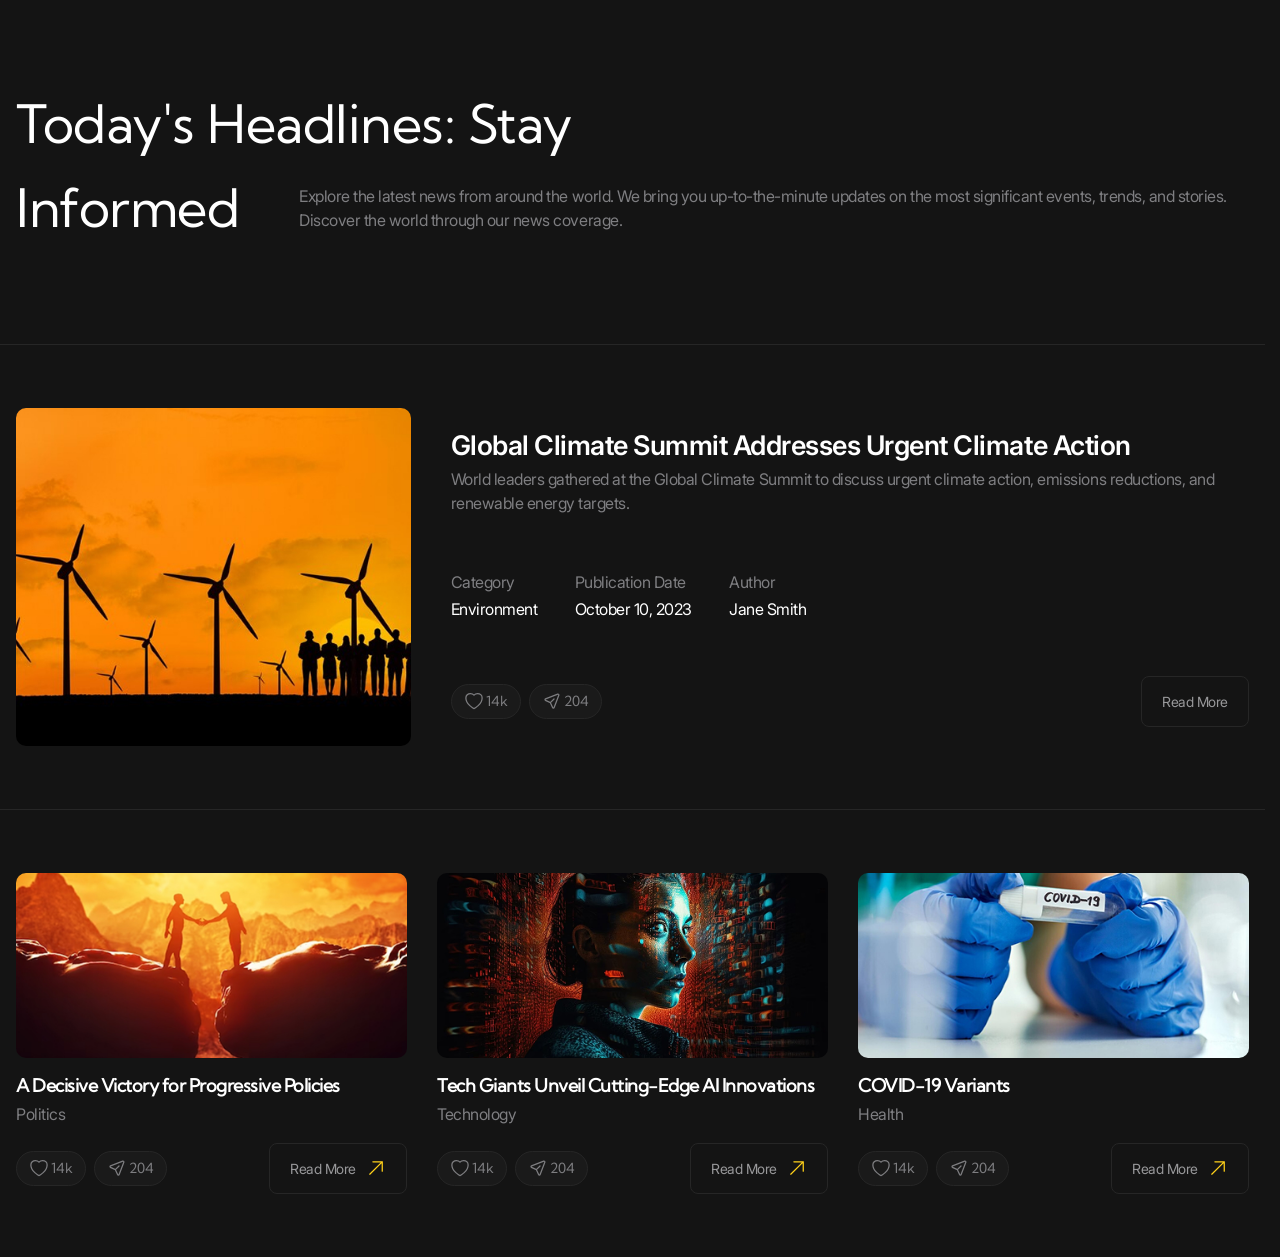
==== news.html @ 70c55049 "news__hero-alt" ====
<!DOCTYPE html>
<html lang="en">
<head>
    <meta charset="UTF-8">
    <meta name="viewport" content="width=device-width, user-scalable=no, initial-scale=1.0, maximum-scale=1.0, minimum-scale=1.0">
    <title>Future Tech | News</title>
    <link rel="stylesheet" href="./styles/main.css">
    <script src="./scripts/main.js" type="module" defer></script>
</head>
<body>
    <header class="header" data-js-header>
        <div class="header__promo">
            <div class="header__promo-inner container">
                <a href="/" class="header__promo-link">
                    <span class="icon icon--yellow-arrow">Subscribe to our Newsletter For New & latest Blogs and Resources</span>
                </a>
            </div>
        </div>
        <div class="header__body">
            <div class="header__body-inner container">
                <a 
                href="/" 
                class="header__logo logo"
                aria-label="Home"
                title="Home"
                >
                <img 
                src="./images/logo.svg" 
                alt="" 
                class="logo__image"
                width="179" height="50">
            </a>
            <div class="header__overlay" data-js-header-overlay>
                <nav class="header__menu">
                    <ul class="header__menu-list">
                        <li class="header__menu-item">
                            <a href="./index.html" class="header__menu-link">Home</a>
                        </li>
                        <li class="header__menu-item">
                            <a href="./news.html" class="header__menu-link is-active">News</a>
                        </li>
                        <li class="header__menu-item">
                            <a href="./podcasts.html" class="header__menu-link">Podcasts</a>
                        </li>
                        <li class="header__menu-item">
                            <a href="./resources.html" class="header__menu-link">Resources</a>
                        </li>
                    </ul>
                </nav>
                <a href="./contacts.html" class="header__contact-us-link button button--accent">Contact Us</a>
            </div>
            <button 
            class="header__burger-button burger-button visible-mobile"
            type="button"
            aria-label="Open menu"
            title="Open menu"
            data-js-header-burger-button>
                <span class="burger-button__line"></span>
                <span class="burger-button__line"></span>
                <span class="burger-button__line"></span>
            </button>
            </div>
        </div>
    </header>

    <main>
       <section class="hero-alt" aria-labelledby="news-title">
            <header class="hero-alt__header">
                <div class="hero-alt__header-inner container">
                    <h1 class="hero-alt__title" id="news-title">Today's Headlines: Stay <span class="hero-alt__title-hidden-part">Informed</span></h1>
                    <p class="hero-alt__subtitle h1 hidden-mobile" aria-hidden="true">Informed</p>
                    <p class="hero-alt__description">Explore the latest news from around the world. We bring you up-to-the-minute updates on the most significant events, trends, and stories. Discover the world through our news coverage.</p>
                </div>
            </header>
            <div class="hero-alt__body">
                <ul class="list">
                    <li class="list__item">
                        <artical class="news-card container">
                            <img 
                            class="news-card__image"
                            src="./images/news/1.jpg" 
                            alt="" 
                            width="515" height="427" loading="lazy"
                            >
                            <div class="news-card__body">
                                <h2 class="news-card__title">Global Climate Summit Addresses Urgent Climate Action</h2>
                                <div class="news-card__description">
                                    <p>World leaders gathered at the Global Climate Summit to discuss urgent climate action, emissions reductions, and renewable energy targets.</p>
                                </div>
                            </div>
                            <div class="news-card__summary summary">
                                <dl class="summary__list">
                                    <div class="summary__item">
                                        <dt class="summary__key">Category</dt>
                                        <dd class="summary__value">Environment</dd>
                                    </div>
                                      <div class="summary__item">
                                        <dt class="summary__key">Publication Date</dt>
                                        <dd class="summary__value">
                                            <time datetime="2023-10-10">October 10, 2023</time>
                                        </dd>
                                    </div>
                                      <div class="summary__item">
                                        <dt class="summary__key">Author</dt>
                                        <dd class="summary__value">Jane Smith</dd>
                                    </div>
                                </dl>
                            </div>
                            <div class="news-card__controls">
                                <div class="news-card__actiones blog-actions">
                                    <ul class="blog-actions__list">
                                        <li class="blog-actions__item">
                                            <button 
                                            class="blog-actions__button"
                                            type="button"
                                            aria-label="Like"
                                            title="Like"
                                            >
                                            <span class="blog-actions__icon-wrapper">
                                                <svg width="24" height="24" viewBox="0 0 24 24" fill="none" xmlns="http://www.w3.org/2000/svg">
                                                    <path d="M11.645 20.9107L11.6384 20.9071L11.6158 20.8949C11.5965 20.8844 11.5689 20.8693 11.5336 20.8496C11.4629 20.8101 11.3612 20.7524 11.233 20.6769C10.9765 20.5261 10.6132 20.3039 10.1785 20.015C9.31074 19.4381 8.15122 18.5901 6.9886 17.5063C4.68781 15.3615 2.25 12.1751 2.25 8.25C2.25 5.32194 4.7136 3 7.6875 3C9.43638 3 11.0023 3.79909 12 5.0516C12.9977 3.79909 14.5636 3 16.3125 3C19.2864 3 21.75 5.32194 21.75 8.25C21.75 12.1751 19.3122 15.3615 17.0114 17.5063C15.8488 18.5901 14.6893 19.4381 13.8215 20.015C13.3868 20.3039 13.0235 20.5261 12.767 20.6769C12.6388 20.7524 12.5371 20.8101 12.4664 20.8496C12.4311 20.8693 12.4035 20.8844 12.3842 20.8949L12.3616 20.9071L12.355 20.9107L12.3523 20.9121C12.1323 21.0289 11.8677 21.0289 11.6477 20.9121L11.645 20.9107Z" stroke="#666666" stroke-width="1.5" stroke-linejoin="round"/>
                                                        </svg>
                                            </span>
                                            <span>14k</span>
                                        </button>
                                        </li>
                                         <li class="blog-actions__item">
                                            <button 
                                            class="blog-actions__button"
                                            type="button"
                                            aria-label="Share"
                                            title="Share"
                                            >
                                            <span class="blog-actions__icon-wrapper">
                                                <svg width="24" height="24" viewBox="0 0 24 24" fill="none" xmlns="http://www.w3.org/2000/svg">
                                                    <path d="M10.0384 13.9616L4.1719 11.2951C3.36454 10.9281 3.39898 9.7697 4.22673 9.45134L18.8999 3.80781C19.7087 3.49675 20.5033 4.29139 20.1922 5.10013L14.5487 19.7733C14.2303 20.6011 13.072 20.6355 12.705 19.8281L10.0384 13.9616ZM10.0384 13.9616L14.4231 9.57704" stroke="#666666" stroke-width="1.5" stroke-linecap="round" stroke-linejoin="round"/>
                                                        </svg>
                                            </span>
                                            <span>204</span>
                                        </button>
                                        </li>
                                              </ul> 
                                </div>
                                <a href="" class="news-card__link button">Read More</a>
                            </div>
                        </artical>
                    </li>
                    <li class="list__item">
                      <div class="news container">
                        <ul class="news__list">
                            <li class="news__item">
                                 <artical class="news-card">
                            <img 
                            class="news-card__image"
                            src="./images/news/2.jpg" 
                            alt="" 
                            width="512" height="222" loading="lazy"
                            >
                            <div class="news-card__body">
                                <h2 class="news-card__title h6">A Decisive Victory for Progressive Policies</h2>
                                <div class="news-card__description">
                                    <p>Politics</p>
                                </div>
                            </div>
                            <div class="news-card__controls">
                                <div class="news-card__actiones blog-actions">
                                    <ul class="blog-actions__list">
                                        <li class="blog-actions__item">
                                            <button 
                                            class="blog-actions__button"
                                            type="button"
                                            aria-label="Like"
                                            title="Like"
                                            >
                                            <span class="blog-actions__icon-wrapper">
                                                <svg width="24" height="24" viewBox="0 0 24 24" fill="none" xmlns="http://www.w3.org/2000/svg">
                                                    <path d="M11.645 20.9107L11.6384 20.9071L11.6158 20.8949C11.5965 20.8844 11.5689 20.8693 11.5336 20.8496C11.4629 20.8101 11.3612 20.7524 11.233 20.6769C10.9765 20.5261 10.6132 20.3039 10.1785 20.015C9.31074 19.4381 8.15122 18.5901 6.9886 17.5063C4.68781 15.3615 2.25 12.1751 2.25 8.25C2.25 5.32194 4.7136 3 7.6875 3C9.43638 3 11.0023 3.79909 12 5.0516C12.9977 3.79909 14.5636 3 16.3125 3C19.2864 3 21.75 5.32194 21.75 8.25C21.75 12.1751 19.3122 15.3615 17.0114 17.5063C15.8488 18.5901 14.6893 19.4381 13.8215 20.015C13.3868 20.3039 13.0235 20.5261 12.767 20.6769C12.6388 20.7524 12.5371 20.8101 12.4664 20.8496C12.4311 20.8693 12.4035 20.8844 12.3842 20.8949L12.3616 20.9071L12.355 20.9107L12.3523 20.9121C12.1323 21.0289 11.8677 21.0289 11.6477 20.9121L11.645 20.9107Z" stroke="#666666" stroke-width="1.5" stroke-linejoin="round"/>
                                                        </svg>
                                            </span>
                                            <span>14k</span>
                                        </button>
                                        </li>
                                         <li class="blog-actions__item">
                                            <button 
                                            class="blog-actions__button"
                                            type="button"
                                            aria-label="Share"
                                            title="Share"
                                            >
                                            <span class="blog-actions__icon-wrapper">
                                                <svg width="24" height="24" viewBox="0 0 24 24" fill="none" xmlns="http://www.w3.org/2000/svg">
                                                    <path d="M10.0384 13.9616L4.1719 11.2951C3.36454 10.9281 3.39898 9.7697 4.22673 9.45134L18.8999 3.80781C19.7087 3.49675 20.5033 4.29139 20.1922 5.10013L14.5487 19.7733C14.2303 20.6011 13.072 20.6355 12.705 19.8281L10.0384 13.9616ZM10.0384 13.9616L14.4231 9.57704" stroke="#666666" stroke-width="1.5" stroke-linecap="round" stroke-linejoin="round"/>
                                                        </svg>
                                            </span>
                                            <span>204</span>
                                        </button>
                                        </li>
                                              </ul> 
                                </div>
                                <a href="/" class="news-card__link button">
                                    <span class="icon icon--yellow-arrow">Read More</span>
                                </a>
                            </div>
                        </artical>
                            </li>
                             <li class="news__item">
                                 <artical class="news-card">
                            <img 
                            class="news-card__image"
                            src="./images/news/3.jpg" 
                            alt="" 
                            width="512" height="222" loading="lazy"
                            >
                            <div class="news-card__body">
                                <h2 class="news-card__title h6">Tech Giants Unveil Cutting-Edge AI Innovations</h2>
                                <div class="news-card__description">
                                    <p>Technology</p>
                                </div>
                            </div>
                            <div class="news-card__controls">
                                <div class="news-card__actiones blog-actions">
                                    <ul class="blog-actions__list">
                                        <li class="blog-actions__item">
                                            <button 
                                            class="blog-actions__button"
                                            type="button"
                                            aria-label="Like"
                                            title="Like"
                                            >
                                            <span class="blog-actions__icon-wrapper">
                                                <svg width="24" height="24" viewBox="0 0 24 24" fill="none" xmlns="http://www.w3.org/2000/svg">
                                                    <path d="M11.645 20.9107L11.6384 20.9071L11.6158 20.8949C11.5965 20.8844 11.5689 20.8693 11.5336 20.8496C11.4629 20.8101 11.3612 20.7524 11.233 20.6769C10.9765 20.5261 10.6132 20.3039 10.1785 20.015C9.31074 19.4381 8.15122 18.5901 6.9886 17.5063C4.68781 15.3615 2.25 12.1751 2.25 8.25C2.25 5.32194 4.7136 3 7.6875 3C9.43638 3 11.0023 3.79909 12 5.0516C12.9977 3.79909 14.5636 3 16.3125 3C19.2864 3 21.75 5.32194 21.75 8.25C21.75 12.1751 19.3122 15.3615 17.0114 17.5063C15.8488 18.5901 14.6893 19.4381 13.8215 20.015C13.3868 20.3039 13.0235 20.5261 12.767 20.6769C12.6388 20.7524 12.5371 20.8101 12.4664 20.8496C12.4311 20.8693 12.4035 20.8844 12.3842 20.8949L12.3616 20.9071L12.355 20.9107L12.3523 20.9121C12.1323 21.0289 11.8677 21.0289 11.6477 20.9121L11.645 20.9107Z" stroke="#666666" stroke-width="1.5" stroke-linejoin="round"/>
                                                        </svg>
                                            </span>
                                            <span>14k</span>
                                        </button>
                                        </li>
                                         <li class="blog-actions__item">
                                            <button 
                                            class="blog-actions__button"
                                            type="button"
                                            aria-label="Share"
                                            title="Share"
                                            >
                                            <span class="blog-actions__icon-wrapper">
                                                <svg width="24" height="24" viewBox="0 0 24 24" fill="none" xmlns="http://www.w3.org/2000/svg">
                                                    <path d="M10.0384 13.9616L4.1719 11.2951C3.36454 10.9281 3.39898 9.7697 4.22673 9.45134L18.8999 3.80781C19.7087 3.49675 20.5033 4.29139 20.1922 5.10013L14.5487 19.7733C14.2303 20.6011 13.072 20.6355 12.705 19.8281L10.0384 13.9616ZM10.0384 13.9616L14.4231 9.57704" stroke="#666666" stroke-width="1.5" stroke-linecap="round" stroke-linejoin="round"/>
                                                        </svg>
                                            </span>
                                            <span>204</span>
                                        </button>
                                        </li>
                                              </ul> 
                                </div>
                                <a href="/" class="news-card__link button">
                                    <span class="icon icon--yellow-arrow">Read More</span>
                                </a>
                            </div>
                        </artical>
                            </li>
                             <li class="news__item">
                                 <artical class="news-card">
                            <img 
                            class="news-card__image"
                            src="./images/news/4.jpg" 
                            alt="" 
                            width="512" height="222" loading="lazy"
                            >
                            <div class="news-card__body">
                                <h2 class="news-card__title h6">COVID-19 Variants</h2>
                                <div class="news-card__description">
                                    <p>Health</p>
                                </div>
                            </div>
                            <div class="news-card__controls">
                                <div class="news-card__actiones blog-actions">
                                    <ul class="blog-actions__list">
                                        <li class="blog-actions__item">
                                            <button 
                                            class="blog-actions__button"
                                            type="button"
                                            aria-label="Like"
                                            title="Like"
                                            >
                                            <span class="blog-actions__icon-wrapper">
                                                <svg width="24" height="24" viewBox="0 0 24 24" fill="none" xmlns="http://www.w3.org/2000/svg">
                                                    <path d="M11.645 20.9107L11.6384 20.9071L11.6158 20.8949C11.5965 20.8844 11.5689 20.8693 11.5336 20.8496C11.4629 20.8101 11.3612 20.7524 11.233 20.6769C10.9765 20.5261 10.6132 20.3039 10.1785 20.015C9.31074 19.4381 8.15122 18.5901 6.9886 17.5063C4.68781 15.3615 2.25 12.1751 2.25 8.25C2.25 5.32194 4.7136 3 7.6875 3C9.43638 3 11.0023 3.79909 12 5.0516C12.9977 3.79909 14.5636 3 16.3125 3C19.2864 3 21.75 5.32194 21.75 8.25C21.75 12.1751 19.3122 15.3615 17.0114 17.5063C15.8488 18.5901 14.6893 19.4381 13.8215 20.015C13.3868 20.3039 13.0235 20.5261 12.767 20.6769C12.6388 20.7524 12.5371 20.8101 12.4664 20.8496C12.4311 20.8693 12.4035 20.8844 12.3842 20.8949L12.3616 20.9071L12.355 20.9107L12.3523 20.9121C12.1323 21.0289 11.8677 21.0289 11.6477 20.9121L11.645 20.9107Z" stroke="#666666" stroke-width="1.5" stroke-linejoin="round"/>
                                                        </svg>
                                            </span>
                                            <span>14k</span>
                                        </button>
                                        </li>
                                         <li class="blog-actions__item">
                                            <button 
                                            class="blog-actions__button"
                                            type="button"
                                            aria-label="Share"
                                            title="Share"
                                            >
                                            <span class="blog-actions__icon-wrapper">
                                                <svg width="24" height="24" viewBox="0 0 24 24" fill="none" xmlns="http://www.w3.org/2000/svg">
                                                    <path d="M10.0384 13.9616L4.1719 11.2951C3.36454 10.9281 3.39898 9.7697 4.22673 9.45134L18.8999 3.80781C19.7087 3.49675 20.5033 4.29139 20.1922 5.10013L14.5487 19.7733C14.2303 20.6011 13.072 20.6355 12.705 19.8281L10.0384 13.9616ZM10.0384 13.9616L14.4231 9.57704" stroke="#666666" stroke-width="1.5" stroke-linecap="round" stroke-linejoin="round"/>
                                                        </svg>
                                            </span>
                                            <span>204</span>
                                        </button>
                                        </li>
                                              </ul> 
                                </div>
                                <a href="/" class="news-card__link button">
                                    <span class="icon icon--yellow-arrow">Read More</span>
                                </a>
                            </div>
                        </artical>
                            </li>
                        </ul>
                      </div>  
                    </li>
                </ul>
            </div>
       </section>
    </main>

    <footer class="footer">
        <div class="footer__inner container">
            <div class="footer__body">
                <nav class="footer__menu">
                    <div class="footer__menu-column">
                        <a href="/" class="footer__menu-main-link h6">Home</a>
                        <ul class="footer__menu-list">
                            <li class="footer__menu-item">
                                <a href="/" class="footer__menu-link">Features</a>
                            </li>
                            <li class="footer__menu-item">
                                <a href="/" class="footer__menu-link">Blogs</a>
                            </li>
                            <li class="footer__menu-item">
                                <a href="/" class="footer__menu-link">Resources</a>
                                <span class="badge">New</span>
                            </li>
                            <li class="footer__menu-item">
                                <a href="/" class="footer__menu-link">Testimonials</a>
                            </li>
                            <li class="footer__menu-item">
                                <a href="/" class="footer__menu-link">Contact Us</a>
                            </li>
                            <li class="footer__menu-item">
                                <a href="/" class="footer__menu-link">Newsletter</a>
                            </li>
                        </ul>
                    </div>
                    <div class="footer__menu-column">
                        <a href="/" class="footer__menu-main-link h6">News</a>
                        <ul class="footer__menu-list">
                            <li class="footer__menu-item">
                                <a href="/" class="footer__menu-link">Trending Stories</a>
                            </li>
                            <li class="footer__menu-item">
                                <a href="/" class="footer__menu-link">Featured Videos</a>
                            </li>
                            <li class="footer__menu-item">
                                <a href="/" class="footer__menu-link">Technology</a>
                            </li>
                            <li class="footer__menu-item">
                                <a href="/" class="footer__menu-link">Health</a>
                            </li>
                            <li class="footer__menu-item">
                                <a href="/" class="footer__menu-link">Politics</a>
                            </li>
                            <li class="footer__menu-item">
                                <a href="/" class="footer__menu-link">Environment</a>
                            </li>
                        </ul>
                    </div>
                    <div class="footer__menu-column">
                        <a href="/" class="footer__menu-main-link h6">Blogs</a>
                        <ul class="footer__menu-list">
                            <li class="footer__menu-item">
                                <a href="/" class="footer__menu-link">Quantum Computing</a>
                            </li>
                            <li class="footer__menu-item">
                                <a href="/" class="footer__menu-link">AI Ethics</a>
                            </li>
                            <li class="footer__menu-item">
                                <a href="/" class="footer__menu-link">Space Exploration</a>
                            </li>
                            <li class="footer__menu-item">
                                <a href="/" class="footer__menu-link">Biotechnology</a>
                                 <span class="badge">New</span>
                            </li>
                            <li class="footer__menu-item">
                                <a href="/" class="footer__menu-link">Renewable Energy</a>
                            </li>
                            <li class="footer__menu-item">
                                <a href="/" class="footer__menu-link">Biohacking</a>
                            </li>
                        </ul>
                    </div>
                    <div class="footer__menu-column">
                        <a href="/" class="footer__menu-main-link h6">Podcasts</a>
                        <ul class="footer__menu-list">
                            <li class="footer__menu-item">
                                <a href="/" class="footer__menu-link">AI Revolution</a>
                            </li>
                            <li class="footer__menu-item">
                                <a href="/" class="footer__menu-link">AI Revolution</a>
                                <span class="badge">New</span>
                            </li>
                            <li class="footer__menu-item">
                                <a href="/" class="footer__menu-link">TechTalk AI</a>
                            </li>
                            <li class="footer__menu-item">
                                <a href="/" class="footer__menu-link">AI Conversations</a>
                            </li>
                        </ul>
                    </div>
                    <div class="footer__menu-column">
                        <a href="/" class="footer__menu-main-link h6">Resources</a>
                        <ul class="footer__menu-list">
                            <li class="footer__menu-item">
                                <a href="/" class="footer__menu-link button"><span class="icon icon--yellow-arrow">Whitepapers</span>
                                </a>
                            </li>
                            <li class="footer__menu-item">
                                <a href="/" class="footer__menu-link button"><span class="icon icon--yellow-arrow">Ebooks</span></a>
                            </li>
                            <li class="footer__menu-item">
                                <a href="/" class="footer__menu-link button"><span class="icon icon--yellow-arrow">Reports</span></a>
                            </li>
                            <li class="footer__menu-item">
                                <a href="/" class="footer__menu-link button"><span class="icon icon--yellow-arrow">Research Papers</span></a>
                            </li>
                        </ul>
                    </div>
                </nav>
            </div>
            <div class="footer__extra">
                <div class="footer__extra-menu">
                    <ul class="footer__extra-menu-list">
                        <li class="footer__extra-menu-item">
                            <a href="/" class="footer__extra-menu-link">Terms & Conditions</a>
                        </li>
                        <li class="footer__extra-menu-item">
                            <a href="/" class="footer__extra-menu-link">Privacy Policy</a>
                        </li>
                    </ul>
                </div>
                <div class="footer__soc1als soc1als">
                    <ul class="soc1als__list">
                        <li class="soc1als__item">
                            <a 
                            href="/" 
                            class="soc1als__link 
                            target="_blank"
                            aria-label="Twitter"
                            title="Twitter">
                        <svg width="23" height="20" viewBox="0 0 23 20" fill="none" xmlns="http://www.w3.org/2000/svg">
<path d="M20.457 4.78075C20.4663 4.99195 20.4663 5.19356 20.4663 5.40476C20.4755 11.808 15.7711 19.2 7.16783 19.2C4.63038 19.2 2.13924 18.4416 0 17.0208C0.370431 17.0688 0.740861 17.088 1.11129 17.088C3.21349 17.088 5.26011 16.3584 6.91779 15.0048C4.91746 14.9664 3.15792 13.6128 2.54671 11.6352C3.25053 11.7792 3.97287 11.7504 4.65816 11.5488C2.48188 11.1072 0.916816 9.11997 0.907555 6.80636C0.907555 6.78716 0.907555 6.76796 0.907555 6.74876C1.55581 7.12316 2.28741 7.33436 3.02827 7.35356C0.981641 5.93276 0.342648 3.10075 1.58359 0.883141C3.96361 3.91675 7.46418 5.75036 11.224 5.95196C10.8444 4.27195 11.363 2.50555 12.5761 1.31514C14.4561 -0.518463 17.4195 -0.422463 19.1976 1.52634C20.244 1.31514 21.2535 0.911941 22.1703 0.34554C21.8184 1.46874 21.0868 2.41915 20.1144 3.02395C21.0405 2.90875 21.948 2.64955 22.8 2.26555C22.1703 3.24475 21.3738 4.08955 20.457 4.78075Z" fill="white"/>
</svg>
                        </a>
                        </li>
                           <li class="soc1als__item">
                            <a 
                            href="/" 
                            class="soc1als__link 
                            target="_blank"
                            aria-label="Medium"
                            title="Medium">
                        <svg width="24" height="14" viewBox="0 0 24 14" fill="none" xmlns="http://www.w3.org/2000/svg">
<path d="M13.5374 6.8277C13.5374 10.5984 10.5069 13.6552 6.76883 13.6552C3.03073 13.6552 0 10.5977 0 6.8277C0 3.05767 3.0305 0 6.76883 0C10.5072 0 13.5374 3.05698 13.5374 6.8277Z" fill="white"/>
<path d="M20.9627 6.82814C20.9627 10.3775 19.4474 13.2559 17.5783 13.2559C15.7091 13.2559 14.1938 10.3775 14.1938 6.82814C14.1938 3.27883 15.7089 0.400391 17.578 0.400391C19.4472 0.400391 20.9625 3.2779 20.9625 6.82814" fill="white"/>
<path d="M24 6.82759C24 10.0069 23.4672 12.5858 22.8097 12.5858C22.1522 12.5858 21.6196 10.0076 21.6196 6.82759C21.6196 3.64758 22.1525 1.06934 22.8097 1.06934C23.467 1.06934 24 3.64735 24 6.82759Z" fill="white"/>
</svg>
                        </a>
                        </li>
                        <li class="soc1als__item">
                            <a 
                            href="/" 
                            class="soc1als__link 
                            target="_blank"
                            aria-label="LinkedIn"
                            title="LinkedIn">
                        <svg width="21" height="21" viewBox="0 0 21 21" fill="none" xmlns="http://www.w3.org/2000/svg">
<path d="M19.2646 0H1.53544C1.12822 0 0.737673 0.16177 0.449722 0.449722C0.16177 0.737673 0 1.12822 0 1.53544V19.2646C0 19.6718 0.16177 20.0623 0.449722 20.3503C0.737673 20.6382 1.12822 20.8 1.53544 20.8H19.2646C19.6718 20.8 20.0623 20.6382 20.3503 20.3503C20.6382 20.0623 20.8 19.6718 20.8 19.2646V1.53544C20.8 1.12822 20.6382 0.737673 20.3503 0.449722C20.0623 0.16177 19.6718 0 19.2646 0ZM6.19956 17.719H3.07233V7.78556H6.19956V17.719ZM4.63378 6.409C4.27905 6.407 3.93286 6.29997 3.6389 6.10141C3.34495 5.90285 3.11639 5.62166 2.98209 5.29333C2.84779 4.965 2.81376 4.60425 2.88429 4.25659C2.95483 3.90894 3.12676 3.58997 3.3784 3.33994C3.63004 3.08991 3.95011 2.92003 4.2982 2.85173C4.6463 2.78343 5.00683 2.81978 5.33429 2.95619C5.66175 3.09259 5.94147 3.32294 6.13814 3.61817C6.33481 3.9134 6.43961 4.26027 6.43933 4.615C6.44268 4.8525 6.39818 5.08823 6.30848 5.30816C6.21878 5.52809 6.08572 5.72771 5.91723 5.89512C5.74874 6.06254 5.54827 6.19431 5.32777 6.2826C5.10727 6.37088 4.87125 6.41387 4.63378 6.409ZM17.7262 17.7277H14.6004V12.3009C14.6004 10.7004 13.9201 10.2064 13.0419 10.2064C12.1146 10.2064 11.2046 10.9056 11.2046 12.3413V17.7277H8.07733V7.79278H11.0847V9.16933H11.1251C11.427 8.55833 12.4843 7.514 14.0978 7.514C15.8427 7.514 17.7277 8.54967 17.7277 11.583L17.7262 17.7277Z" fill="white"/>
</svg>
                        </a>
                        </li>
                    </ul>
                </div>
                <p class="footer__copyright">© <time datetime="2024">2024</time> FutureTech. All rights reserved.</p>
            </div>
        </div>
    </footer>
</body>
</html>
---- styles/main.css ----
@charset "UTF-8";
/**
  Нормализация блочной модели
 */
*,
::before,
::after {
  box-sizing: border-box;
}

/**
  Убираем внутренние отступы слева тегам списков,
  у которых есть атрибут class
 */
:where(ul, ol):where([class]) {
  padding-left: 0;
}

/**
  Убираем внешние отступы body и двум другим тегам,
  у которых есть атрибут class
 */
body,
:where(blockquote, figure):where([class]) {
  margin: 0;
}

/**
  Убираем внешние отступы вертикали нужным тегам,
  у которых есть атрибут class
 */
:where(h1,
h2,
h3,
h4,
h5,
h6,
p,
ul,
ol,
dl):where([class]) {
  margin-block: 0;
}

:where(dd[class]) {
  margin-left: 0;
}

:where(fieldset[class]) {
  margin-left: 0;
  padding: 0;
  border: none;
}

/**
  Убираем стандартный маркер маркированному списку,
  у которого есть атрибут class
 */
:where(ul[class]) {
  list-style: none;
}

:where(address[class]) {
  font-style: normal;
}

/**
  Обнуляем вертикальные внешние отступы параграфа,
  объявляем локальную переменную для внешнего отступа вниз,
  чтобы избежать взаимодействие с более сложным селектором
 */
p {
  --paragraphMarginBottom: 24px;
  margin-block: 0;
}

/**
  Внешний отступ вниз для параграфа без атрибута class,
  который расположен не последним среди своих соседних элементов
 */
p:where(:not([class]):not(:last-child)) {
  margin-bottom: var(--paragraphMarginBottom);
}

/**
  Упрощаем работу с изображениями и видео
 */
img,
video {
  display: block;
  max-width: 100%;
  height: auto;
}

/**
  Наследуем свойства шрифт для полей ввода
 */
input,
textarea,
select,
button {
  font: inherit;
}

html {
  /**
    Пригодится в большинстве ситуаций
    (когда, например, нужно будет "прижать" футер к низу сайта)
   */
  height: 100%;
  /**
    Убираем скачок интерфейса по горизонтали
    при появлении / исчезновении скроллбара
   */
  scrollbar-gutter: stable;
}

/**
  Плавный скролл
 */
html,
:has(:target) {
  scroll-behavior: smooth;
}

body {
  /**
    Пригодится в большинстве ситуаций
    (когда, например, нужно будет "прижать" футер к низу сайта)
   */
  min-height: 100%;
  /**
    Унифицированный интерлиньяж
   */
  line-height: 1.5;
}

/**
  Нормализация высоты элемента ссылки при его инспектировании в DevTools
 */
a:where([class]) {
  display: inline-flex;
}

/**
  Курсор-рука при наведении на элемент
 */
button,
label {
  cursor: pointer;
}

/**
  Приводим к единому цвету svg-элементы
 */
[fill] {
  fill: currentColor;
}

[stroke] {
  stroke: currentColor;
}

/**
  Чиним баг задержки смены цвета при взаимодействии с svg-элементами
 */
svg * {
  transition-property: fill, stroke;
}

/**
  Удаляем все анимации и переходы для людей,
  которые предпочитают их не использовать
 */
@media (prefers-reduced-motion: reduce) {
  *,
  ::before,
  ::after {
    animation-duration: 0.01ms !important;
    animation-iteration-count: 1 !important;
    transition-duration: 0.01ms !important;
    scroll-behavior: auto !important;
  }
}
@font-face {
  font-family: "Kumbh Sans";
  src: url("../fonts/KumbhSans-Regular.woff2") format("woff2");
  font-weight: 400;
  font-style: normal;
  font-display: swap;
}
@font-face {
  font-family: "Kumbh Sans";
  src: url("../fonts/KumbhSans-Regular.woff2") format("woff2");
  font-weight: 500;
  font-style: normal;
  font-display: swap;
}
@font-face {
  font-family: "Inter";
  src: url("../fonts/Inter-Regular.woff2") format("woff2");
  font-weight: 400;
  font-style: normal;
  font-display: swap;
}
@font-face {
  font-family: "Inter";
  src: url("../fonts/Inter-Medium.woff2") format("woff2");
  font-weight: 500;
  font-style: normal;
  font-display: swap;
}
@font-face {
  font-family: "Inter";
  src: url("../fonts/Inter-SemiBold.woff2") format("woff2");
  font-weight: 600;
  font-style: normal;
  font-display: swap;
}
@font-face {
  font-family: "Inter";
  src: url("../fonts/Inter-Bold.woff2") format("woff2");
  font-weight: 700;
  font-style: normal;
  font-display: swap;
}
:root {
  --color-light: #FFFFFF;
  --color-dark: #141414;
  --color-dark-10: #1A1A1A;
  --color-dark-15: #262626;
  --color-dark-20: #333333;
  --color-dark-40: #666666;
  --color-grey-50: #7E7E81;
  --color-grey-60: #98989A;
  --color-accent: #FFD11A;
  --color-red: #FF5500;
  --gradient: linear-gradient(
      45deg,
      var(--color-dark-15) 64%,
      var(--color-accent) 136%
   );
  --border: 0.0625rem solid var(--color-dark-15);
  --font-family-base: "Inter", sans-serif;
  --font-family-accent: "Kumbh Sans", sans-serif;
  --container-width: 100rem;
  --container-padding-x: 1rem;
  --transition-duration: 0.2s;
}
@media (width <= 90.06125rem) {
  :root {
    --container-width: 80rem;
  }
}

.container {
  max-width: calc(var(--container-width) + var(--container-padding-x) * 2);
  margin-inline: auto;
  padding-inline: var(--container-padding-x);
}

.visually-hidden {
  position: absolute !important;
  width: 1px !important;
  height: 1px !important;
  margin: -1px !important;
  border: 0 !important;
  padding: 0 !important;
  white-space: nowrap !important;
  clip-path: inset(100%) !important;
  clip: rect(0 0 0 0) !important;
  overflow: hidden !important;
}

@media (width <= 47.99875rem) {
  .hidden-mobile {
    display: none !important;
  }
}

@media (width > 47.99875rem) {
  .visible-mobile {
    display: none !important;
  }
}

.full-vw-line {
  position: relative;
}
.full-vw-line::before, .full-vw-line::after {
  position: absolute;
  width: calc((100vw - var(--container-width)) / 2);
  height: 0.0625rem;
  background-color: var(--color-dark-15);
}
.full-vw-line--top::before {
  content: "";
  bottom: 100%;
}
.full-vw-line--bottom::after {
  content: "";
  top: 100%;
}
.full-vw-line--left::before, .full-vw-line--left::after {
  right: 100%;
}
.full-vw-line--right::before, .full-vw-line--right::after {
  left: 100%;
}

.circle-icon {
  --circleSize: 3.25rem;
  --circleMarginLeft: 1.25rem;
  position: relative;
  min-height: var(--circleSize);
  padding-right: calc(var(--circleSize) + var(--circleMarginLeft));
}
@media (width <= 90.06125rem) {
  .circle-icon {
    --circleSize: 2.75rem;
    --circleMarginLeft: 0.875rem;
  }
}
@media (width <= 47.99875rem) {
  .circle-icon {
    --circleSize: 2.5rem;
  }
}
.circle-icon::after {
  width: var(--circleSize);
  height: var(--circleSize);
  position: absolute;
  top: 50%;
  translate: 0 -50%;
  content: "";
  right: 0;
  background: url("../../icons/arrow-top-right_black.svg") center no-repeat var(--color-accent);
  border-radius: 50%;
}

html.is-lock {
  overflow: hidden;
}

body {
  font-size: clamp(0.875rem, 0.8112745098rem + 0.2614379085vw, 1.125rem);
  display: flex;
  flex-direction: column;
  font-family: var(--font-family-base);
  letter-spacing: -0.03em;
  color: var(--color-grey-50);
  background-color: var(--color-dark);
}

main {
  flex-grow: 1;
}

h1, .h1,
h2, .h2,
h3, .h3,
h4, .h4,
h5, .h5,
h6, .h6 {
  color: var(--color-light);
}

h1, .h1,
h2, .h2,
h3, .h3 {
  font-family: var(--font-family-accent);
  font-weight: 500;
}

h4, .h4,
h5, .h5,
h6, .h6 {
  font-weight: 600;
}

h1, .h1 {
  font-size: clamp(1.875rem, 1.237745098rem + 2.614379085vw, 4.375rem);
  line-height: 1.2;
}

h2, .h2 {
  font-size: clamp(1.75rem, 1.2720588235rem + 1.9607843137vw, 3.625rem);
  line-height: 1.3;
}

h3, .h3 {
  font-size: clamp(1.5rem, 1.2450980392rem + 1.045751634vw, 2.5rem);
}

h4, .h4 {
  font-size: clamp(1.125rem, 0.9975490196rem + 0.522875817vw, 1.625rem);
}

h5, .h5 {
  font-size: clamp(1.125rem, 1.0294117647rem + 0.3921568627vw, 1.5rem);
}

h6, .h6 {
  font-size: clamp(1rem, 0.9362745098rem + 0.2614379085vw, 1.25rem);
}

a,
button,
label,
input,
textarea,
select,
svg * {
  transition-duration: var(--trasition-duration);
}

a {
  color: inherit;
}
@media (any-hover: hover) {
  a:hover {
    color: var(--color-accent);
  }
}
@media (any-hover: none) {
  a:active {
    color: var(--color-accent);
  }
}
a[class] {
  text-decoration: none;
}

:focus-visible {
  outline: 0.125rem dashed var(--color-light);
  outline-offset: 0.25rem;
  transition-duration: 0s !important;
}

a[aria-label],
button[aria-label] {
  position: relative;
}
a[aria-label]::before,
button[aria-label]::before {
  position: absolute;
  top: 50%;
  left: 50%;
  translate: -50% -50%;
  width: 2.75rem;
  height: 2.75rem;
  content: "";
}

.icon {
  display: inline-flex;
  align-items: center;
  column-gap: 0.625rem;
}
.icon::after {
  --size: 1.5rem;
  width: var(--size);
  height: var(--size);
  content: "";
  flex-shrink: 0;
  background-position: center;
  background-size: contain;
  background-repeat: no-repeat;
}
@media (width <= 90.06125rem) {
  .icon::after {
    --size: 1.25rem;
  }
}
.icon--yellow-arrow::after {
  background-image: url("../../icons/arrow-top-right_yellow.svg");
}
.icon--yellow-eye::after {
  background-image: url("../../icons/eye_yellow.svg");
}

.logo {
  max-width: clamp(7.875rem, 7.0306372549rem + 3.4640522876vw, 11.1875rem);
}

.button {
  display: inline-flex;
  justify-content: center;
  padding: 1.125rem 1.5rem;
  font-size: 1.125rem;
  color: var(--color-grey-60);
  white-space: nowrap;
  background-color: var(--color-dark);
  border: var(--border);
  border-radius: 0.75rem;
}
@media (width <= 90.06125rem) {
  .button {
    padding: 0.875rem 1.25rem;
    font-size: 0.875rem;
    border-radius: 0.5rem;
  }
}
@media (any-hover: hover) {
  .button:hover {
    color: var(--color-accent);
    background-color: var(--color-dark-10);
    border-color: var(--color-accent);
  }
}
@media (any-hover: none) {
  .button:active {
    color: var(--color-accent);
    background-color: var(--color-dark-10);
    border-color: var(--color-accent);
  }
}
.button--accent {
  font-weight: 500;
  color: var(--color-dark);
  background-color: var(--color-accent);
  border-color: var(--color-accent);
  border-radius: 0.5rem;
}
.button--dark-gray {
  background-color: var(--color-dark-10);
}

.burger-button {
  width: 2.125rem;
  height: 2.125rem;
  display: inline-flex;
  flex-direction: column;
  justify-content: space-between;
  padding: 0.53125rem 0.265625rem;
  color: var(--color-light);
  background-color: transparent;
  border: none;
}
@media (any-hover: hover) {
  .burger-button:hover {
    color: var(--color-accent);
  }
}
@media (any-hover: none) {
  .burger-button:active {
    color: var(--color-accent);
  }
}
.burger-button.is-active .burger-button__line:first-child {
  rotate: 45deg;
  transform-origin: 0;
  translate: 0.25em -0.1em;
}
.burger-button.is-active .burger-button__line:nth-last-child(2) {
  rotate: -45deg;
}
.burger-button.is-active .burger-button__line:last-child {
  width: 0;
}
.burger-button__line {
  width: 100%;
  height: 0.125rem;
  background-color: currentColor;
  border-radius: 1rem;
  transition-duration: var(--transition-duration);
}
.burger-button__line:last-child {
  align-self: end;
  width: 55%;
}

.header {
  position: sticky;
  z-index: 100;
  top: 0;
  animation-name: scrolling-header;
  animation-fill-mode: both;
  animation-timeline: scroll();
  animation-range: 6.25rem 12.5rem;
}
@keyframes scrolling-header {
  to {
    box-shadow: 0 0 1rem var(--color-dark-40);
  }
}
.header__promo {
  padding-block: 1.25rem;
  text-align: center;
  background-color: var(--color-dark);
  border-bottom: var(--border);
}
@media (width <= 47.99875rem) {
  .header__promo {
    padding-block: 0.875rem;
  }
}
.header__body {
  padding-block: 1.5rem;
  background-color: var(--color-dark-10);
}
@media (width <= 47.99875rem) {
  .header__body {
    padding-block: 1.25rem;
  }
}
.header__body-inner {
  display: flex;
  justify-content: space-between;
  align-items: center;
  column-gap: 1rem;
}
@media (width > 47.99875rem) {
  .header__overlay {
    display: contents;
  }
}
@media (width <= 47.99875rem) {
  .header__overlay {
    position: fixed;
    inset: 0;
    display: flex;
    flex-direction: column;
    justify-content: center;
    row-gap: 3rem;
    padding: 1rem;
    background-color: var(--color-dark-10);
    transition-duration: var(--transition-duration);
  }
  .header__overlay:not(.is-active) {
    opacity: 0;
    visibility: hidden;
    translate: 100%;
  }
}
.header__menu-list {
  display: flex;
  align-items: center;
  column-gap: 1rem;
}
@media (width <= 90.06125rem) {
  .header__menu-list {
    column-gap: 0.375rem;
  }
}
@media (width <= 47.99875rem) {
  .header__menu-list {
    flex-direction: column;
    row-gap: 1rem;
  }
}
.header__menu-link {
  padding: 0.875rem 1.5rem;
  color: var(--color-grey-50);
}
@media (width <= 90.06125rem) {
  .header__menu-link {
    padding: 0.625rem 1.125rem;
  }
}
.header__menu-link.is-active {
  color: var(--color-light);
  font-weight: 500;
  background-color: var(--color-dark);
  border: var(--border);
  border-radius: 0.625rem;
  pointer-events: none;
}
@media (width <= 47.99875rem) {
  .header__contact-us-link {
    width: 100%;
    max-width: 18.75rem;
    align-self: center;
  }
}

.badge {
  display: inline-flex;
  padding: clamp(0.125rem, 0.0931372549rem + 0.1307189542vw, 0.25rem) clamp(0.625rem, 0.5612745098rem + 0.2614379085vw, 0.875rem);
  font-size: 1rem;
  color: var(--color-light);
  background: linear-gradient(var(--color-dark-10), var(--color-dark-10)) padding-box, var(--gradient) border-box;
  border: 0.0625rem solid transparent;
  border-radius: 0.375rem;
}
@media (width <= 90.06125rem) {
  .badge {
    font-size: 0.875rem;
    border-radius: 0.25rem;
  }
}

.soc1als__list {
  display: flex;
  column-gap: 1.25rem;
}
@media (width <= 90.06125rem) {
  .soc1als__list {
    column-gap: 0.875rem;
  }
}
.soc1als__item {
  display: flex;
}
.soc1als__link {
  --size: #(rem(24));
  width: var(--size);
  height: var(--size);
  color: var(--color-light);
}
@media (width <= 90.06125rem) {
  .soc1als__link {
    --size: #(rem(20));
  }
}

.footer {
  color: var(--color-dark-40);
}
.footer__body {
  padding-block: clamp(2.5rem, 1.862745098rem + 2.614379085vw, 5rem);
  border-bottom: var(--border);
}
.footer__menu {
  display: grid;
  grid-template-columns: repeat(5, 1fr);
  align-items: start;
  column-gap: clamp(1.25rem, 0.2941176471rem + 3.9215686275vw, 5rem);
}
@media (width <= 63.99875rem) {
  .footer__menu {
    grid-template-columns: repeat(2, 1fr);
    row-gap: 2.5rem;
  }
}
@media (width <= 47.99875rem) {
  .footer__menu {
    row-gap: 1.25rem;
  }
}
.footer__menu-column {
  display: grid;
  row-gap: clamp(1rem, 0.681372549rem + 1.3071895425vw, 2.25rem);
}
@media (width <= 63.99875rem) {
  .footer__menu-column:last-child {
    grid-column: -1/1;
  }
  .footer__menu-column:last-child .footer__menu-list {
    flex-direction: row;
    flex-wrap: wrap;
    gap: 0.75rem;
  }
}
.footer__menu-list {
  display: flex;
  flex-direction: column;
  row-gap: clamp(0.5rem, 0.3406862745rem + 0.6535947712vw, 1.125rem);
}
.footer__menu-item {
  display: flex;
  align-items: center;
  column-gap: 0.5rem;
}
.footer__extra {
  display: flex;
  justify-content: space-between;
  align-items: center;
  column-gap: 1rem;
  padding-block: 2.5rem;
}
@media (width <= 90.06125rem) {
  .footer__extra {
    padding-block: 1.5rem;
  }
}
@media (width <= 47.99875rem) {
  .footer__extra {
    flex-direction: column;
    row-gap: 1.25rem;
  }
}
.footer__extra-menu-list {
  display: flex;
}
.footer__extra-menu-item:not(:last-child)::after {
  content: "|";
  margin-inline: 0.6875rem;
}
@media (width <= 47.99875rem) {
  .footer__soc1als {
    order: -1;
  }
}

.metrics__list {
  display: grid;
  grid-template-columns: repeat(3, 1fr);
}
.metrics__item {
  display: flex;
  flex-direction: column-reverse;
  row-gap: 0.625rem;
  padding: 3.125rem;
}
@media (width <= 90.06125rem) {
  .metrics__item {
    row-gap: 0.125rem;
    padding: 1.875rem 2.5rem;
  }
}
@media (width <= 63.99875rem) {
  .metrics__item {
    row-gap: 0;
    padding: 1.25rem;
  }
}
.metrics__item:first-child {
  padding-left: 0;
}
.metrics__item:not(:last-child) {
  border-right: var(--border);
}
.metrics__value {
  font-weight: 600;
}
.metrics__sign {
  color: var(--color-accent);
}

.team {
  --personImageSize: 3.75rem;
  display: flex;
  padding: 0.625rem;
  background-color: var(--color-dark-10);
  border-radius: 6.25rem;
}
@media (width <= 90.06125rem) {
  .team {
    --personImageSize: 3.125rem;
    padding: 0.5rem;
  }
}
@media (width <= 63.99875rem) {
  .team {
    --personImageSize: 2.5rem;
  }
}
.team__person {
  width: var(--personImageSize);
  background-color: var(--color-dark-15);
  border: 0.125rem solid var(--color-dark-40);
  border-radius: 50%;
}
@media (width <= 90.06125rem) {
  .team__person {
    border-width: 0.0625rem;
  }
}
.team__person:not(:first-child) {
  margin-left: calc(var(--personImageSize) / 4 * -1);
}

.resources-preview {
  display: flex;
  flex-direction: column;
  justify-content: end;
  align-items: start;
  row-gap: 1.875rem;
}
@media (width <= 90.06125rem) {
  .resources-preview {
    row-gap: 1.25rem;
  }
}
.resources-preview__body {
  display: grid;
  row-gap: 0.875rem;
}
@media (width <= 90.06125rem) {
  .resources-preview__body {
    row-gap: 0.375rem;
  }
}
@media (width <= 30.06125rem) {
  .resources-preview__button {
    width: 100%;
  }
}

.advantage-card {
  display: grid;
  row-gap: 1.875rem;
}
@media (width <= 90.06125rem) {
  .advantage-card {
    row-gap: 1.25rem;
  }
}
@media (width <= 47.99875rem) {
  .advantage-card {
    row-gap: 0.875rem;
  }
}
@media (width <= 90.06125rem) {
  .advantage-card__image {
    width: 2.5rem;
  }
}
@media (width <= 47.99875rem) {
  .advantage-card__image {
    width: 1.875rem;
  }
}
.advantage-card__link {
  display: grid;
  row-gap: 0.25rem;
}
@media (width <= 90.06125rem) {
  .advantage-card__link {
    row-gap: 0.125rem;
  }
}
.advantage-card__details {
  font-size: clamp(0.875rem, 0.7794117647rem + 0.3921568627vw, 1.25rem);
  font-family: var(--font-family-accent);
}

@media (width > 63.99875rem) {
  .hero__main {
    display: grid;
    grid-template-columns: 60% auto;
    grid-template-areas: "body resources-preview" "metrics resources-preview";
  }
}
.hero__body {
  grid-area: body;
  padding-top: 9.375rem;
  padding-right: 3.125rem;
  padding-bottom: 6.25rem;
}
@media (width <= 90.06125rem) {
  .hero__body {
    padding-top: 6.25rem;
    padding-right: 2.5rem;
  }
}
@media (width <= 63.99875rem) {
  .hero__body {
    padding-right: 0;
    padding-top: 2.5rem;
    padding-bottom: 2.5rem;
  }
}
.hero__subtitle {
  font-size: clamp(1.125rem, 0.9338235294rem + 0.7843137255vw, 1.875rem);
  font-family: var(--font-family-accent);
  font-weight: 500;
  color: var(--color-dark-40);
}
.hero__subtitle:not(:last-child) {
  margin-bottom: 1.875rem;
}
@media (width <= 47.99875rem) {
  .hero__subtitle:not(:last-child) {
    margin-bottom: 0.875rem;
  }
}
.hero__title:not(:last-child) {
  margin-bottom: 1.25rem;
}
@media (width <= 47.99875rem) {
  .hero__title:not(:last-child) {
    margin-bottom: 0.625rem;
  }
}
.hero__metrics {
  grid-area: metrics;
}
@media (width > 63.99875rem) {
  .hero__metrics {
    border-top: var(--border);
  }
}
@media (width <= 63.99875rem) {
  .hero__metrics::before {
    width: 100vw;
    right: calc(var(--container-padding-x) * -1);
  }
}
.hero__resources-preview {
  grid-area: resources-preview;
  padding-left: 5rem;
  padding-bottom: 5rem;
  background: url("../../images/resources-preview/bg.png") 0 0/cover no-repeat;
}
@media (width <= 90.06125rem) {
  .hero__resources-preview {
    padding-left: 3.125rem;
    padding-bottom: 3.125rem;
  }
}
@media (width > 63.99875rem) {
  .hero__resources-preview {
    border-left: var(--border);
  }
}
@media (width <= 63.99875rem) {
  .hero__resources-preview {
    width: 100vw;
    margin-left: calc(var(--container-padding-x) * -1);
    padding: 6.25rem 2.5rem 2.5rem;
    background-image: url(../../images/resources-preview/bg_tablet.png);
    background-size: contain;
  }
}
.hero__advantages {
  border-block: var(--border);
}
@media (width > 63.99875rem) {
  .hero__advantages-list {
    display: grid;
    grid-template-columns: repeat(3, 1fr);
  }
}
.hero__advantages-item {
  --paddingX: 5rem;
  padding-block: 3.125rem;
}
@media (width <= 90.06125rem) {
  .hero__advantages-item {
    --paddingX: 3.125rem;
    padding-block: 2.5rem;
  }
}
@media (width > 63.99875rem) {
  .hero__advantages-item:not(:first-child) {
    padding-left: var(--paddingX);
  }
  .hero__advantages-item:not(:last-child) {
    padding-right: var(--paddingX);
    border-right: var(--border);
  }
}
@media (width <= 63.99875rem) {
  .hero__advantages-item {
    padding-block: 1.875rem;
  }
  .hero__advantages-item:not(:last-child) {
    border-bottom: var(--border);
  }
}

.tag {
  font-size: clamp(0.875rem, 0.7794117647rem + 0.3921568627vw, 1.25rem);
  padding: 0.375rem 0.625rem;
  color: var(--color-light);
  font-weight: 500;
  background-color: var(--color-dark-20);
  border-radius: 0.25rem;
}
@media (width <= 90.06125rem) {
  .tag {
    padding: 0.25rem 0.5rem;
  }
}

.section__header {
  padding-block: clamp(2.5rem, 1.2254901961rem + 5.2287581699vw, 7.5rem);
  background-color: var(--color-dark-10);
}
.section__header-inner:has(.section__link) {
  display: grid;
  align-items: center;
  column-gap: 1rem;
}
@media (width > 47.99875rem) {
  .section__header-inner:has(.section__link) {
    grid-template-columns: 1fr auto;
  }
}
@media (width <= 47.99875rem) {
  .section__header-inner:has(.section__link) {
    row-gap: 1.875rem;
  }
}
.section__header-info {
  display: grid;
  align-items: start;
  row-gap: 1rem;
}
@media (width <= 90.06125rem) {
  .section__header-info {
    row-gap: 0.625rem;
  }
}
.section__subtitle {
  justify-self: start;
}
.section__body {
  border-block: var(--border);
}

.list__item:not(:last-child) {
  border-bottom: var(--border);
}

.tile {
  padding: clamp(1.5rem, 1.2450980392rem + 1.045751634vw, 2.5rem);
  background-color: var(--color-dark-10);
  border: var(--border);
  border-radius: 0.75rem;
}
@media (width <= 90.06125rem) {
  .tile {
    border-radius: 0.625rem;
  }
}

@media (width > 63.99875rem) {
  .card {
    display: grid;
    grid-template-columns: 37.5% auto;
  }
}
.card__preview, .card__body {
  padding: 5rem;
}
@media (width <= 90.06125rem) {
  .card__preview, .card__body {
    padding: 3.75rem;
  }
}
.card__preview {
  display: flex;
  flex-direction: column;
  justify-content: center;
  row-gap: clamp(1.25rem, 0.612745098rem + 2.614379085vw, 3.75rem);
  padding-left: 0;
}
@media (width > 63.99875rem) {
  .card__preview {
    border-right: var(--border);
  }
}
@media (width <= 63.99875rem) {
  .card__preview {
    padding-right: 0;
    padding-block: 3.125rem;
    border-bottom: var(--border);
  }
}
.card__preview-main {
  display: grid;
  row-gap: clamp(1.5rem, 1.0857843137rem + 1.6993464052vw, 3.125rem);
}
@media (width <= 63.99875rem) {
  .card__preview-main {
    justify-content: start;
  }
}
.card__preview-icon {
  width: clamp(3.125rem, 2.6470588235rem + 1.9607843137vw, 5rem);
}
.card__preview-info {
  display: grid;
  row-gap: clamp(0.375rem, 0.2156862745rem + 0.6535947712vw, 1rem);
}
.card__body {
  padding-right: 0;
}
@media (width <= 63.99875rem) {
  .card__body {
    padding: 1.875rem 0;
  }
}
.card__grid {
  display: grid;
}
.card__grid--2-cols {
  grid-template-columns: repeat(2, 1fr);
  gap: clamp(0.625rem, 0.306372549rem + 1.3071895425vw, 1.875rem);
}
@media (width <= 47.99875rem) {
  .card__grid--2-cols {
    grid-template-columns: 1fr;
  }
}
.card__grid--2-cols-alt {
  gap: 1.875rem 1.25rem;
}
@media (width <= 90.06125rem) {
  .card__grid--2-cols-alt {
    gap: 1.5rem 1rem;
  }
}
@media (width > 47.99875rem) {
  .card__grid--2-cols-alt {
    grid-template-columns: auto 1fr;
  }
}
.card__cell {
  display: flex;
  flex-direction: column;
  justify-content: start;
  row-gap: clamp(0.25rem, -0.0049019608rem + 1.045751634vw, 1.25rem);
}
.card__cell:has(> *:only-child) {
  justify-content: center;
}
.card__cell:has(.card__cell-link) {
  display: grid;
  grid-template-columns: 1fr auto;
  grid-template-areas: "other link" "other link";
  align-items: center;
  column-gap: 1.25rem;
}
.card__cell--wide {
  grid-column: -1/1;
}
.card__cell-image {
  width: 100%;
  height: clamp(10.5625rem, 7.9656862745rem + 10.6535947712vw, 20.75rem);
  object-fit: cover;
  border-radius: 0.75rem;
}
@media (width <= 90.06125rem) {
  .card__cell-image {
    border-radius: 0.625rem;
  }
}
.card__cell-subtitle {
  font: inherit;
  color: inherit;
}
.card__cell-link {
  grid-area: link;
}

.tabs__header {
  border-bottom: var(--border);
}
@media (width <= 63.99875rem) {
  .tabs__header {
    overflow-x: auto;
  }
}
.tabs__buttons {
  display: grid;
  grid-template-columns: repeat(6, 1fr);
  column-gap: 1.25rem;
  padding-block: clamp(1.25rem, 0.7720588235rem + 1.9607843137vw, 3.125rem);
}
@media (width <= 90.06125rem) {
  .tabs__buttons {
    column-gap: 0.875rem;
  }
}
.tabs__button {
  padding: clamp(1.125rem, 0.9338235294rem + 0.7843137255vw, 1.875rem) 0.6875rem;
  color: var(--color-gray-60);
  background-color: transparent;
  border: var(--border);
  border-radius: 0.5rem;
  font-size: 1.125rem;
}
@media (width <= 90.06125rem) {
  .tabs__button {
    font-size: 0.875rem;
  }
}
@media (width <= 63.99875rem) {
  .tabs__button {
    width: max-content;
  }
}
@media (any-hover: hover) {
  .tabs__button:hover {
    color: var(--color-accent);
    border-color: var(--color-accent);
  }
}
@media (any-hover: none) {
  .tabs__button:active {
    color: var(--color-accent);
    border-color: var(--color-accent);
  }
}
.tabs__button.is-active {
  font-weight: 500;
  color: var(--color-light);
  background-color: var(--color-dark-10);
  pointer-events: none;
}
.tabs__content:not(.is-active) {
  display: none;
}
.tabs__content:focus-visible {
  outline-offset: -1rem;
}

.person-card {
  --imageSize: 5rem;
  display: flex;
  align-items: center;
  column-gap: clamp(0.5rem, 0.3725490196rem + 0.522875817vw, 1rem);
}
@media (width <= 90.06125rem) {
  .person-card {
    --imageSize: 3.75rem;
  }
}
.person-card__image {
  width: var(--imageSize);
  background-color: var(--color-dark-15);
  border-radius: 50%;
}
.person-card__body {
  display: grid;
}
@media (width > 90.06125rem) {
  .person-card__body {
    row-gap: 0.125rem;
  }
}
.person-card__name {
  color: var(--color-light);
  font-weight: 600;
  font-size: 1.25rem;
}
@media (width <= 90.06125rem) {
  .person-card__name {
    font-size: 1.125rem;
  }
}

.blog-actions__list {
  display: flex;
  column-gap: 0.625rem;
}
@media (width <= 90.06125rem) {
  .blog-actions__list {
    column-gap: 0.5rem;
  }
}
.blog-actions__button {
  display: inline-flex;
  align-items: center;
  column-gap: 0.25rem;
  padding: 0.5rem 1rem;
  font-family: var(--font-family-accent);
  font-size: 1.125rem;
  color: var(--color-gray-60);
  background-color: var(--color-dark-10);
  border: var(--border);
  border-radius: 6.25rem;
}
@media (width <= 90.06125rem) {
  .blog-actions__button {
    column-gap: 0.125rem;
    padding: 0.375rem 0.75rem;
    font-size: 0.875rem;
  }
}
.blog-actions__button.is-active svg * {
  fill: var(--color-red);
  stroke: var(--color-red);
}
.blog-actions__icon-wrapper {
  --size: 1.5rem;
  width: var(--size);
  height: var(--size);
  display: flex;
}
@media (width <= 90.06125rem) {
  .blog-actions__icon-wrapper {
    --size: 1.25rem;
  }
}
.blog-actions__icon-wrapper svg {
  width: 100%;
  height: 100%;
}
.blog-actions__icon-wrapper svg * {
  fill: transparent;
}

.blog-card {
  display: grid;
  grid-template-columns: 24% 1fr auto;
  column-gap: clamp(1.75rem, 1.3995098039rem + 1.4379084967vw, 3.125rem);
  padding-block: clamp(2.5rem, 1.862745098rem + 2.614379085vw, 5rem);
}
@media (width <= 63.99875rem) {
  .blog-card {
    grid-template-columns: 1fr auto;
    grid-template-areas: "author link" "body body";
    row-gap: 1.875rem;
  }
}
@media (width <= 63.99875rem) {
  .blog-card__author {
    grid-area: author;
  }
}
.blog-card__body {
  display: grid;
  row-gap: clamp(1.25rem, 1.0906862745rem + 0.6535947712vw, 1.875rem);
}
@media (width <= 63.99875rem) {
  .blog-card__body {
    grid-area: body;
  }
}
.blog-card__date {
  color: var(--color-gray-60);
}
.blog-card__info {
  display: grid;
  row-gap: clamp(0.25rem, 0.1544117647rem + 0.3921568627vw, 0.625rem);
}
.blog-card__link {
  align-self: center;
}
@media (width <= 63.99875rem) {
  .blog-card__link {
    grid-area: link;
  }
}

.download-info {
  display: inline-grid;
  grid-template-columns: 1fr auto;
  align-items: center;
  column-gap: 3.125rem;
}
@media (width <= 90.06125rem) {
  .download-info {
    column-gap: 1.875rem;
  }
}
.download-info__team {
  --personImageSize: 3.125rem;
  background-color: var(--color-dark);
  border-radius: 0.75rem;
}
@media (width <= 90.06125rem) {
  .download-info__team {
    --personImageSize: 2.5rem;
  }
}

.bordered-grid {
  --columns: 1;
  --itemPaddingY: clamp(2.5rem, 1.862745098rem + 2.614379085vw, 5rem);
  display: grid;
  grid-template-columns: repeat(var(--columns), 1fr);
}
.bordered-grid--2-cols {
  --columns: 2;
}
.bordered-grid--3-cols {
  --columns: 3;
  --itemPaddingX: 3.125rem;
}
@media (width <= 90.06125rem) {
  .bordered-grid--3-cols {
    --itemPaddingX: 2.5rem;
  }
}
@media (width > 63.99875rem) {
  .bordered-grid--3-cols .bordered-grid__item {
    /**  Элементы в 1-й и 2-й колонке */
    /** Элементы во 2-й колонке*/
    /** Элементы во 2-й и 3-й колонке*/
  }
  .bordered-grid--3-cols .bordered-grid__item:nth-child(3n-2), .bordered-grid--3-cols .bordered-grid__item:nth-child(3n-1) {
    padding-right: var(--itemPaddingX);
    border-right: var(--border);
  }
  .bordered-grid--3-cols .bordered-grid__item:nth-child(3n-1) {
    position: relative;
  }
  .bordered-grid--3-cols .bordered-grid__item:nth-child(3n-1)::before {
    position: absolute;
    left: 50%;
    translate: -50%;
    content: "";
    bottom: 0;
    width: 100vw;
    height: 0.0625rem;
    background-color: var(--color-dark-15);
  }
  .bordered-grid--3-cols .bordered-grid__item:nth-child(3n-1), .bordered-grid--3-cols .bordered-grid__item:nth-child(3n) {
    padding-left: var(--itemPaddingX);
  }
}
@media (width <= 63.99875rem) {
  .bordered-grid--3-cols {
    --columns: 1;
  }
  .bordered-grid--3-cols .bordered-grid__item:not(:last-child) {
    border-bottom: var(--border);
  }
}
.bordered-grid__item {
  padding-block: var(--itemPaddingY);
}

.rating-view {
  display: inline-flex;
  column-gap: 0.4375rem;
  background-color: var(--color-dark);
  padding: 0.625rem 1rem;
  border: var(--border);
  border-radius: 6.25rem;
}
@media (width <= 90.06125rem) {
  .rating-view {
    column-gap: 0.25rem;
    padding: 0.5rem 0.75rem;
  }
}
.rating-view__star {
  --size: 1.5rem;
  width: var(--size);
  height: var(--size);
  background: url("../../icons/star_grey.svg") center/contain no-repeat;
}
.rating-view__star.is-active {
  background: url(../../icons/star_yellow.svg) center/contain no-repeat;
}
@media (width <= 90.06125rem) {
  .rating-view__star {
    --size: 1.25rem;
  }
}

.review-card {
  display: flex;
  flex-direction: column;
  align-items: center;
  row-gap: 2.5rem;
  max-width: 31.25rem;
  margin-inline: auto;
}
@media (width <= 90.06125rem) {
  .review-card {
    row-gap: 1.875rem;
  }
}
.review-card__author {
  --imageSize: 3.75rem;
}
@media (width <= 90.06125rem) {
  .review-card__author {
    --imageSize: 3.125rem;
  }
}
.review-card__body {
  position: relative;
  padding: clamp(1.25rem, 1.0906862745rem + 0.6535947712vw, 1.875rem);
  padding-top: clamp(1.875rem, 1.556372549rem + 1.3071895425vw, 3.125rem);
  color: var(--color-light);
  text-align: center;
}
.review-card__rating-view {
  position: absolute;
  top: 50%;
  left: 50%;
  translate: -50% -50%;
  top: 0;
}

.about-card {
  display: flex;
  flex-direction: column;
  row-gap: clamp(0.625rem, 0.4656862745rem + 0.6535947712vw, 1.25rem);
}
.about-card__title {
  font-size: clamp(1rem, 0.9044117647rem + 0.3921568627vw, 1.375rem);
  display: flex;
  align-items: center;
  font-family: var(--font-family-base);
  font-weight: 600;
}

.about {
  padding-block: clamp(2.5rem, 1.2254901961rem + 5.2287581699vw, 7.5rem);
  background-color: var(--color-dark-10);
}
.about__inner {
  display: grid;
  row-gap: clamp(2.5rem, 1.5441176471rem + 3.9215686275vw, 6.25rem);
}
.about__header {
  display: grid;
  grid-template-columns: auto 1fr;
  grid-template-areas: "icon info" "icon description";
  align-items: center;
  gap: 1.875rem clamp(1.25rem, 0.2941176471rem + 3.9215686275vw, 5rem);
}
@media (width <= 90.06125rem) {
  .about__header {
    row-gap: 1.25rem;
  }
}
@media (width <= 47.99875rem) {
  .about__header {
    grid-template-areas: "icon subtitle" "title title" "description description";
    row-gap: 0.25rem;
  }
}
.about__icon {
  grid-area: icon;
  width: clamp(3.75rem, 2.3161764706rem + 5.8823529412vw, 9.375rem);
}
.about__info {
  display: grid;
  row-gap: 1rem;
}
@media (width <= 90.06125rem) {
  .about__info {
    row-gap: 0.625rem;
  }
}
@media (width <= 47.99875rem) {
  .about__info {
    display: contents;
  }
}
.about__subtitle {
  justify-self: start;
}
@media (width <= 47.99875rem) {
  .about__subtitle {
    grid-area: subtitle;
  }
}
@media (width <= 47.99875rem) {
  .about__title {
    grid-area: title;
    margin-top: 1.25rem;
  }
}
@media (width <= 47.99875rem) {
  .about__description {
    grid-area: description;
  }
}
.about__list {
  display: grid;
  gap: 1.25rem;
  padding: 1.25rem;
  background-color: var(--color-dark);
  border-radius: 0.75rem;
}
@media (width <= 90.06125rem) {
  .about__list {
    gap: 0.625rem;
    padding: 0.625rem;
    border-radius: 0.625rem;
  }
}
@media (width > 47.99875rem) {
  .about__list {
    grid-template-columns: repeat(3, 1fr);
  }
}

.hero-alt__header {
  padding-top: clamp(2.5rem, 1.0661764706rem + 5.8823529412vw, 8.125rem);
  padding-bottom: clamp(2.5rem, 0.7475490196rem + 7.1895424837vw, 9.375rem);
  border-bottom: var(--border);
}
.hero-alt__header-inner {
  display: grid;
  align-items: center;
  gap: 1.25rem 5rem;
}
@media (width <= 90.06125rem) {
  .hero-alt__header-inner {
    column-gap: 3.75rem;
  }
}
@media (width > 47.99875rem) {
  .hero-alt__header-inner {
    grid-template-columns: auto 1fr;
  }
}
@media (width <= 47.99875rem) {
  .hero-alt__header-inner {
    row-gap: 0.875rem;
  }
}
.hero-alt__title {
  grid-column: -1/1;
}
@media (width > 47.99875rem) {
  .hero-alt__title-hidden-part {
    position: absolute !important;
    width: 1px !important;
    height: 1px !important;
    margin: -1px !important;
    border: 0 !important;
    padding: 0 !important;
    white-space: nowrap !important;
    clip-path: inset(100%) !important;
    clip: rect(0 0 0 0) !important;
    overflow: hidden !important;
  }
}

.summary__list {
  display: flex;
  column-gap: clamp(1.25rem, 0.7720588235rem + 1.9607843137vw, 3.125rem);
}
.summary__item {
  display: grid;
  row-gap: 0.25rem;
}
@media (width <= 90.06125rem) {
  .summary__item {
    row-gap: 0.125rem;
  }
}
.summary__value {
  color: var(--color-light);
}

.news-card {
  display: grid;
  row-gap: 1.25rem;
  height: 100%;
}
@media (width <= 90.06125rem) {
  .news-card {
    row-gap: 1rem;
  }
}
.news-card:has(.news-card__summary) {
  align-items: center;
  column-gap: 5rem;
  padding-block: clamp(2.5rem, 1.862745098rem + 2.614379085vw, 5rem);
}
@media (width <= 90.06125rem) {
  .news-card:has(.news-card__summary) {
    column-gap: 2.5rem;
  }
}
@media (width > 47.99875rem) {
  .news-card:has(.news-card__summary) {
    grid-template-columns: 32% 1fr;
    grid-template-areas: "image other" "image other" "image other";
  }
}
.news-card:has(.news-card__summary) .news-card__image {
  height: clamp(13.3125rem, 9.9031862745rem + 13.9869281046vw, 26.6875rem);
}
@media (width > 47.99875rem) {
  .news-card:has(.news-card__summary) .news-card__image {
    grid-area: image;
  }
}
.news-card:has(.news-card__summary) .news-card__title {
  font-size: clamp(1.25rem, 1.0588235294rem + 0.7843137255vw, 2rem);
  font-family: var(--font-family-base);
  font-weight: 600;
}
.news-card__image {
  width: 100%;
  height: 13.875rem;
  object-fit: cover;
  border-radius: 0.75rem;
}
@media (width <= 90.06125rem) {
  .news-card__image {
    height: 11.5625rem;
    border-radius: 0.625rem;
  }
}
.news-card__body {
  display: grid;
  row-gap: 0.625rem;
}
@media (width <= 90.06125rem) {
  .news-card__body {
    row-gap: 0.25rem;
  }
}
.news-card__controls {
  display: flex;
  justify-content: space-between;
  align-items: center;
  column-gap: 1fr;
}
@media (width <= 30.06125rem) {
  .news-card__link {
    min-width: 9.5625rem;
  }
}

.news {
  padding-block: clamp(2.5rem, 1.862745098rem + 2.614379085vw, 5rem);
}
.news__list {
  display: grid;
  grid-template-columns: repeat(auto-fit, minmax(22.375rem, 1fr));
  gap: 1.875rem;
}

.header,
main > *:not(:last-child),
.footer {
  display: none !important;
}

/*# sourceMappingURL=main.css.map */
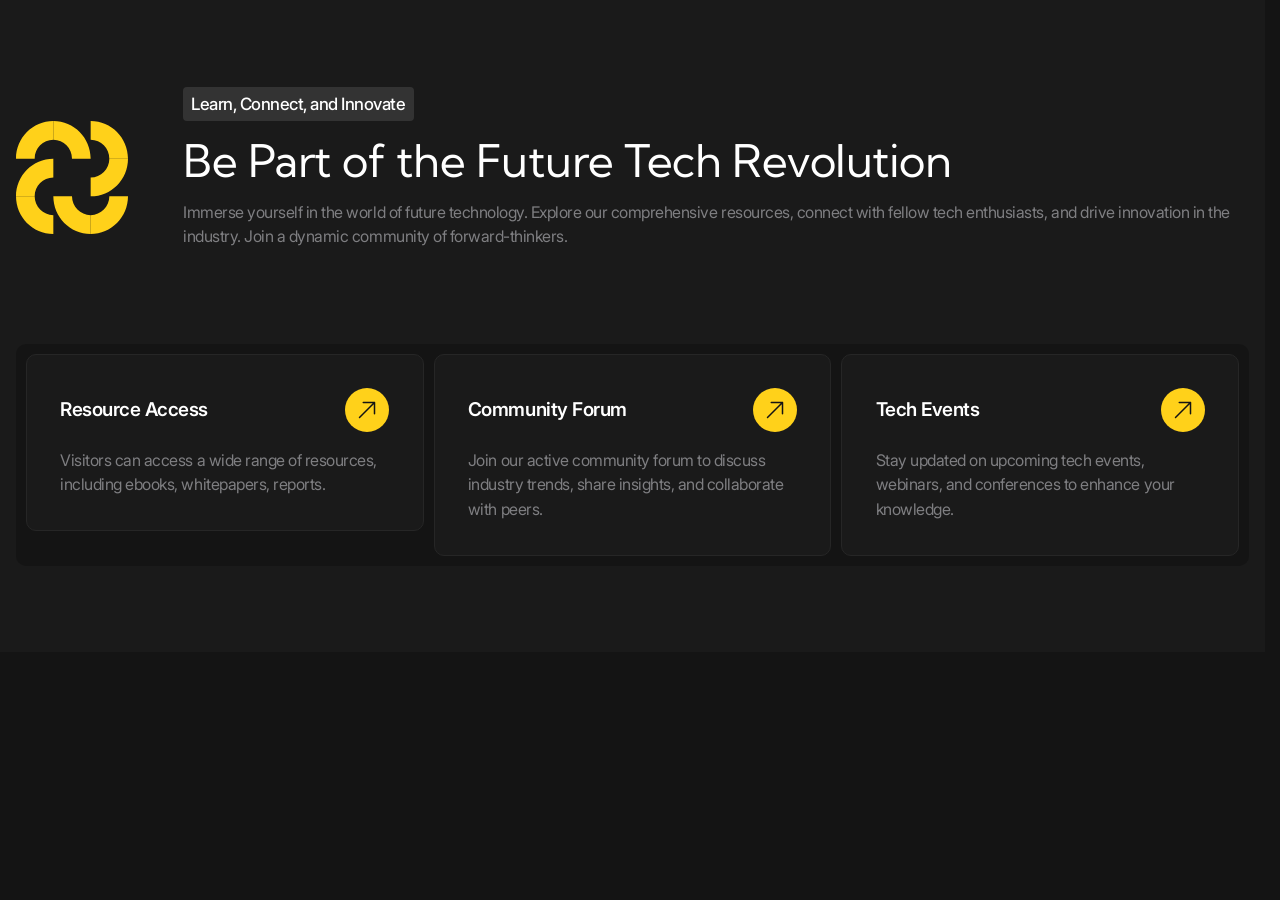
==== commit fee00871: "blog-details" ====
--- a/news.html
+++ b/news.html
@@ -319,6 +319,597 @@
                 </ul>
             </div>
        </section>
+
+       <section class="section" aria-labelledby="news-title">
+            <header class="section__header">
+             <div class="section__header-inner container">
+                <div class="section__header-info">
+                    <p class="section__subtitle tag">Welcome to Our News Hub</p>
+                    <h2 class="section__title" id="news-title">Discover the World of Headlines</h2>
+                </div>
+                <a href="./news.html" class="section__link button">
+                    <span class="icon icon--yellow-arrow">View All News</span>
+                </a>
+             </div>   
+            </header>
+            <div class="section__body tabs" data-js-tabs>
+                <h3 class="visually-hidden" id="blog-category-title">Blog category</h3>
+                <header class="tabs__header">
+                    <div 
+                    class="tabs__buttons container" 
+                    role="tablist"
+                    aria-labelledby="blog-category-title"
+                    >
+                        <button 
+                        class="tabs__button is-active"
+                        id="tab-1"
+                        type="button"
+                        role="tab"
+                        aria-controls="tabpanel-1"
+                        data-js-tabs-button
+                        aria-selected="true"
+                        >
+                        All
+                    </button>
+                          <button 
+                        class="tabs__button"
+                        id="tab-2"
+                        type="button"
+                        role="tab"
+                        aria-controls="tabpanel-2"
+                        data-js-tabs-button
+                        aria-selected="false"
+                        tabindex="-1"
+                        >
+                        Technology
+                    </button>
+                          <button 
+                        class="tabs__button"
+                        id="tab-3"
+                        type="button"
+                        role="tab"
+                        aria-controls="tabpanel-3"
+                        data-js-tabs-button
+                        aria-selected="false"
+                        tabindex="-1"
+                        >
+                        Politics
+                    </button>
+                          <button 
+                        class="tabs__button"
+                        id="tab-4"
+                        type="button"
+                        role="tab"
+                        aria-controls="tabpanel-4"
+                        data-js-tabs-button
+                        aria-selected="false"
+                        tabindex="-1"
+                        >
+                        Health
+                    </button>
+                          <button 
+                        class="tabs__button"
+                        id="tab-5"
+                        type="button"
+                        role="tab"
+                        aria-controls="tabpanel-5"
+                        data-js-tabs-button
+                        aria-selected="false"
+                        tabindex="-1"
+                        >
+                        Environment
+                    </button>
+                          <button 
+                        class="tabs__button"
+                        id="tab-6"
+                        type="button"
+                        role="tab"
+                        aria-controls="tabpanel-6"
+                        data-js-tabs-button
+                        aria-selected="false"
+                        tabindex="-1"
+                        >
+                        Sports
+                    </button>
+                </div>
+                </header>
+                <div class="tabs__body">
+                    <div 
+                    class="tabs__content is-active" 
+                    id="tabpanel-1"
+                    aria-labelledby="tab-1"
+                    tabindex="0"
+                    data-js-tabs-content
+                    >
+                    <ul class="list">
+                        <li class="list__item">
+                            <article class="blog-card container">
+                                <div class="blog-card__author person-card">
+                                    <img 
+                                    src="./images/blog/1.png" 
+                                    alt="" 
+                                    class="person-card__image"
+                                    width="80" height="80" loading="lazy"
+                                    >
+                                    <div class="person-card__body">
+                                        <p class="person-card__name">John Techson</p>
+                                        <p class="person-card__department">Quantum Computing</p>
+                                    </div>
+                                </div>
+                                <div class="blog-card__body">
+                                    <time datetime="2023-10-15" class="blog-card__date h6">October 15, 2023</time>
+                                    <div class="blog-card__info">
+                                        <h4 class="blog-card__title">The Quantum Leap in Computing</h4>
+                                        <div class="blog-card__description">
+                                            <p>Explore the revolution in quantum computing, its applications, and its potential impact on various industries.</p>
+                                        </div>
+                                    </div>
+                                    <div class="blog-card__actions actions">
+                                      <ul class="blog-actions__list">
+                                        <li class="blog-actions__item">
+                                            <button 
+                                            class="blog-actions__button is-active"
+                                            type="button"
+                                            aria-label="Dislike"
+                                            title="Dislike"
+                                            >
+                                            <span class="blog-actions__icon-wrapper">
+                                                <svg width="24" height="24" viewBox="0 0 24 24" fill="none" xmlns="http://www.w3.org/2000/svg">
+                                                    <path d="M11.645 20.9107L11.6384 20.9071L11.6158 20.8949C11.5965 20.8844 11.5689 20.8693 11.5336 20.8496C11.4629 20.8101 11.3612 20.7524 11.233 20.6769C10.9765 20.5261 10.6132 20.3039 10.1785 20.015C9.31074 19.4381 8.15122 18.5901 6.9886 17.5063C4.68781 15.3615 2.25 12.1751 2.25 8.25C2.25 5.32194 4.7136 3 7.6875 3C9.43638 3 11.0023 3.79909 12 5.0516C12.9977 3.79909 14.5636 3 16.3125 3C19.2864 3 21.75 5.32194 21.75 8.25C21.75 12.1751 19.3122 15.3615 17.0114 17.5063C15.8488 18.5901 14.6893 19.4381 13.8215 20.015C13.3868 20.3039 13.0235 20.5261 12.767 20.6769C12.6388 20.7524 12.5371 20.8101 12.4664 20.8496C12.4311 20.8693 12.4035 20.8844 12.3842 20.8949L12.3616 20.9071L12.355 20.9107L12.3523 20.9121C12.1323 21.0289 11.8677 21.0289 11.6477 20.9121L11.645 20.9107Z" stroke="#666666" stroke-width="1.5" stroke-linejoin="round"/>
+                                                        </svg>
+                                            </span>
+                                            <span>24.5k</span>
+                                        </button>
+                                        </li>
+                                         <li class="blog-actions__item">
+                                            <button 
+                                            class="blog-actions__button"
+                                            type="button"
+                                            aria-label="Discuss"
+                                            title="Discuss"
+                                            >
+                                            <span class="blog-actions__icon-wrapper">
+                                                <svg width="24" height="24" viewBox="0 0 24 24" fill="none" xmlns="http://www.w3.org/2000/svg">
+                                                    <path d="M8.48581 19.1888C9.54657 19.7083 10.7392 20 12 20C16.4183 20 20 16.4183 20 12C20 7.58172 16.4183 4 12 4C7.58172 4 4 7.58172 4 12C4 13.6401 4.49356 15.165 5.34026 16.4341M8.48581 19.1888L4 20L5.34026 16.4341M8.48581 19.1888L8.49231 19.1877M5.34026 16.4341L5.34154 16.4308" stroke="#666666" stroke-width="1.5" stroke-linecap="round" stroke-linejoin="round"/>
+                                                        </svg>
+                                            </span>
+                                            <span>50</span>
+                                        </button>
+                                        </li>
+                                         <li class="blog-actions__item">
+                                            <button 
+                                            class="blog-actions__button"
+                                            type="button"
+                                            aria-label="Share"
+                                            title="Share"
+                                            >
+                                            <span class="blog-actions__icon-wrapper">
+                                                <svg width="24" height="24" viewBox="0 0 24 24" fill="none" xmlns="http://www.w3.org/2000/svg">
+                                                    <path d="M10.0384 13.9616L4.1719 11.2951C3.36454 10.9281 3.39898 9.7697 4.22673 9.45134L18.8999 3.80781C19.7087 3.49675 20.5033 4.29139 20.1922 5.10013L14.5487 19.7733C14.2303 20.6011 13.072 20.6355 12.705 19.8281L10.0384 13.9616ZM10.0384 13.9616L14.4231 9.57704" stroke="#666666" stroke-width="1.5" stroke-linecap="round" stroke-linejoin="round"/>
+                                                        </svg>
+                                            </span>
+                                            <span>20</span>
+                                        </button>
+                                        </li>
+                                              </ul> 
+                                    </div>
+                                </div>
+                                <a href="/" class="blog-card__link button">
+                                    <span class="icon icon--yellow-arrow">View Blog</span>
+                                </a>
+                            </article>
+                        </li>
+                        <li class="list__item">
+                            <article class="blog-card container">
+                                <div class="blog-card__author person-card">
+                                    <img 
+                                    src="./images/blog/2.png" 
+                                    alt="" 
+                                    class="person-card__image"
+                                    width="80" height="80" loading="lazy"
+                                    >
+                                    <div class="person-card__body">
+                                        <p class="person-card__name">Sarah Ethicist</p>
+                                        <p class="person-card__department">AI Ethics</p>
+                                    </div>
+                                </div>
+                                <div class="blog-card__body">
+                                    <time datetime="2023-11-05" class="blog-card__date h6">November 5, 2023</time>
+                                    <div class="blog-card__info">
+                                        <h4 class="blog-card__title">The Ethical Dilemmas of AI</h4>
+                                        <div class="blog-card__description">
+                                            <p>A deep dive into ethical challenges posed by AI, including bias, privacy, and transparency.</p>
+                                        </div>
+                                    </div>
+                                    <div class="blog-card__actions actions">
+                                      <ul class="blog-actions__list">
+                                        <li class="blog-actions__item">
+                                            <button 
+                                            class="blog-actions__button"
+                                            type="button"
+                                            aria-label="Like"
+                                            title="Like"
+                                            >
+                                            <span class="blog-actions__icon-wrapper">
+                                                <svg width="24" height="24" viewBox="0 0 24 24" fill="none" xmlns="http://www.w3.org/2000/svg">
+                                                    <path d="M11.645 20.9107L11.6384 20.9071L11.6158 20.8949C11.5965 20.8844 11.5689 20.8693 11.5336 20.8496C11.4629 20.8101 11.3612 20.7524 11.233 20.6769C10.9765 20.5261 10.6132 20.3039 10.1785 20.015C9.31074 19.4381 8.15122 18.5901 6.9886 17.5063C4.68781 15.3615 2.25 12.1751 2.25 8.25C2.25 5.32194 4.7136 3 7.6875 3C9.43638 3 11.0023 3.79909 12 5.0516C12.9977 3.79909 14.5636 3 16.3125 3C19.2864 3 21.75 5.32194 21.75 8.25C21.75 12.1751 19.3122 15.3615 17.0114 17.5063C15.8488 18.5901 14.6893 19.4381 13.8215 20.015C13.3868 20.3039 13.0235 20.5261 12.767 20.6769C12.6388 20.7524 12.5371 20.8101 12.4664 20.8496C12.4311 20.8693 12.4035 20.8844 12.3842 20.8949L12.3616 20.9071L12.355 20.9107L12.3523 20.9121C12.1323 21.0289 11.8677 21.0289 11.6477 20.9121L11.645 20.9107Z" stroke="#666666" stroke-width="1.5" stroke-linejoin="round"/>
+                                                        </svg>
+                                            </span>
+                                            <span>32k</span>
+                                        </button>
+                                        </li>
+                                         <li class="blog-actions__item">
+                                            <button 
+                                            class="blog-actions__button"
+                                            type="button"
+                                            aria-label="Discuss"
+                                            title="Discuss"
+                                            >
+                                            <span class="blog-actions__icon-wrapper">
+                                                <svg width="24" height="24" viewBox="0 0 24 24" fill="none" xmlns="http://www.w3.org/2000/svg">
+                                                    <path d="M8.48581 19.1888C9.54657 19.7083 10.7392 20 12 20C16.4183 20 20 16.4183 20 12C20 7.58172 16.4183 4 12 4C7.58172 4 4 7.58172 4 12C4 13.6401 4.49356 15.165 5.34026 16.4341M8.48581 19.1888L4 20L5.34026 16.4341M8.48581 19.1888L8.49231 19.1877M5.34026 16.4341L5.34154 16.4308" stroke="#666666" stroke-width="1.5" stroke-linecap="round" stroke-linejoin="round"/>
+                                                        </svg>
+                                            </span>
+                                            <span>72</span>
+                                        </button>
+                                        </li>
+                                         <li class="blog-actions__item">
+                                            <button 
+                                            class="blog-actions__button"
+                                            type="button"
+                                            aria-label="Share"
+                                            title="Share"
+                                            >
+                                            <span class="blog-actions__icon-wrapper">
+                                                <svg width="24" height="24" viewBox="0 0 24 24" fill="none" xmlns="http://www.w3.org/2000/svg">
+                                                    <path d="M10.0384 13.9616L4.1719 11.2951C3.36454 10.9281 3.39898 9.7697 4.22673 9.45134L18.8999 3.80781C19.7087 3.49675 20.5033 4.29139 20.1922 5.10013L14.5487 19.7733C14.2303 20.6011 13.072 20.6355 12.705 19.8281L10.0384 13.9616ZM10.0384 13.9616L14.4231 9.57704" stroke="#666666" stroke-width="1.5" stroke-linecap="round" stroke-linejoin="round"/>
+                                                        </svg>
+                                            </span>
+                                            <span>18</span>
+                                        </button>
+                                        </li>
+                                              </ul> 
+                                    </div>
+                                </div>
+                                <a href="/" class="blog-card__link button">
+                                    <span class="icon icon--yellow-arrow">View Blog</span>
+                                </a>
+                            </article>
+                        </li>
+                        <li class="list__item">
+                            <article class="blog-card container">
+                                <div class="blog-card__author person-card">
+                                    <img 
+                                    src="./images/blog/3.png" 
+                                    alt="" 
+                                    class="person-card__image"
+                                    width="80" height="80" loading="lazy"
+                                    >
+                                    <div class="person-card__body">
+                                        <p class="person-card__name">Astronomer X</p>
+                                        <p class="person-card__department">Space Exploration</p>
+                                    </div>
+                                </div>
+                                <div class="blog-card__body">
+                                    <time datetime="2023-12-10" class="blog-card__date h6">December 10, 2023</time>
+                                    <div class="blog-card__info">
+                                        <h4 class="blog-card__title">The Mars Colonization Challenge</h4>
+                                        <div class="blog-card__description">
+                                            <p>Exploring the technical and logistical challenges of human colonization on Mars.</p>
+                                        </div>
+                                    </div>
+                                    <div class="blog-card__actions actions">
+                                      <ul class="blog-actions__list">
+                                        <li class="blog-actions__item">
+                                            <button 
+                                            class="blog-actions__button"
+                                            type="button"
+                                            aria-label="Like"
+                                            title="Like"
+                                            >
+                                            <span class="blog-actions__icon-wrapper">
+                                                <svg width="24" height="24" viewBox="0 0 24 24" fill="none" xmlns="http://www.w3.org/2000/svg">
+                                                    <path d="M11.645 20.9107L11.6384 20.9071L11.6158 20.8949C11.5965 20.8844 11.5689 20.8693 11.5336 20.8496C11.4629 20.8101 11.3612 20.7524 11.233 20.6769C10.9765 20.5261 10.6132 20.3039 10.1785 20.015C9.31074 19.4381 8.15122 18.5901 6.9886 17.5063C4.68781 15.3615 2.25 12.1751 2.25 8.25C2.25 5.32194 4.7136 3 7.6875 3C9.43638 3 11.0023 3.79909 12 5.0516C12.9977 3.79909 14.5636 3 16.3125 3C19.2864 3 21.75 5.32194 21.75 8.25C21.75 12.1751 19.3122 15.3615 17.0114 17.5063C15.8488 18.5901 14.6893 19.4381 13.8215 20.015C13.3868 20.3039 13.0235 20.5261 12.767 20.6769C12.6388 20.7524 12.5371 20.8101 12.4664 20.8496C12.4311 20.8693 12.4035 20.8844 12.3842 20.8949L12.3616 20.9071L12.355 20.9107L12.3523 20.9121C12.1323 21.0289 11.8677 21.0289 11.6477 20.9121L11.645 20.9107Z" stroke="#666666" stroke-width="1.5" stroke-linejoin="round"/>
+                                                        </svg>
+                                            </span>
+                                            <span>20k</span>
+                                        </button>
+                                        </li>
+                                         <li class="blog-actions__item">
+                                            <button 
+                                            class="blog-actions__button"
+                                            type="button"
+                                            aria-label="Discuss"
+                                            title="Discuss"
+                                            >
+                                            <span class="blog-actions__icon-wrapper">
+                                                <svg width="24" height="24" viewBox="0 0 24 24" fill="none" xmlns="http://www.w3.org/2000/svg">
+                                                    <path d="M8.48581 19.1888C9.54657 19.7083 10.7392 20 12 20C16.4183 20 20 16.4183 20 12C20 7.58172 16.4183 4 12 4C7.58172 4 4 7.58172 4 12C4 13.6401 4.49356 15.165 5.34026 16.4341M8.48581 19.1888L4 20L5.34026 16.4341M8.48581 19.1888L8.49231 19.1877M5.34026 16.4341L5.34154 16.4308" stroke="#666666" stroke-width="1.5" stroke-linecap="round" stroke-linejoin="round"/>
+                                                        </svg>
+                                            </span>
+                                            <span>31</span>
+                                        </button>
+                                        </li>
+                                         <li class="blog-actions__item">
+                                            <button 
+                                            class="blog-actions__button"
+                                            type="button"
+                                            aria-label="Share"
+                                            title="Share"
+                                            >
+                                            <span class="blog-actions__icon-wrapper">
+                                                <svg width="24" height="24" viewBox="0 0 24 24" fill="none" xmlns="http://www.w3.org/2000/svg">
+                                                    <path d="M10.0384 13.9616L4.1719 11.2951C3.36454 10.9281 3.39898 9.7697 4.22673 9.45134L18.8999 3.80781C19.7087 3.49675 20.5033 4.29139 20.1922 5.10013L14.5487 19.7733C14.2303 20.6011 13.072 20.6355 12.705 19.8281L10.0384 13.9616ZM10.0384 13.9616L14.4231 9.57704" stroke="#666666" stroke-width="1.5" stroke-linecap="round" stroke-linejoin="round"/>
+                                                        </svg>
+                                            </span>
+                                            <span>12</span>
+                                        </button>
+                                        </li>
+                                              </ul> 
+                                    </div>
+                                </div>
+                                <a href="/" class="blog-card__link button">
+                                    <span class="icon icon--yellow-arrow">View Blog</span>
+                                </a>
+                            </article>
+                        </li>
+                    </ul>
+                </div>
+                 <div 
+                    class="tabs__content" 
+                    id="tabpanel-2"
+                    aria-labelledby="tab-2"
+                    tabindex="0"
+                    data-js-tabs-content
+                    >
+                        Lorem ipsum, dolor sit amet consectetur adipisicing elit. Ducimus quis perspiciatis natus, incidunt odio itaque illum obcaecati, laudantium iure magni unde enim expedita nobis, accusantium dolor! Quia dolore voluptatum iure.
+                </div>
+                 <div 
+                    class="tabs__content" 
+                    id="tabpanel-3"
+                    aria-labelledby="tab-3"
+                    tabindex="0"
+                    data-js-tabs-content
+                    >
+                        Lorem ipsum, dolor sit amet consectetur adipisicing elit. Ducimus quis perspiciatis natus, incidunt odio itaque illum obcaecati, laudantium iure magni unde enim expedita nobis, accusantium dolor! Quia dolore voluptatum iure.
+                </div>
+                 <div 
+                    class="tabs__content" 
+                    id="tabpanel-4"
+                    aria-labelledby="tab-4"
+                    tabindex="0"
+                    data-js-tabs-content
+                    >
+                        Lorem ipsum, dolor sit amet consectetur adipisicing elit. Ducimus quis perspiciatis natus, incidunt odio itaque illum obcaecati, laudantium iure magni unde enim expedita nobis, accusantium dolor! Quia dolore voluptatum iure.
+                </div>
+                 <div 
+                    class="tabs__content" 
+                    id="tabpanel-5"
+                    aria-labelledby="tab-5"
+                    tabindex="0"
+                    data-js-tabs-content
+                    >
+                        Lorem ipsum, dolor sit amet consectetur adipisicing elit. Ducimus quis perspiciatis natus, incidunt odio itaque illum obcaecati, laudantium iure magni unde enim expedita nobis, accusantium dolor! Quia dolore voluptatum iure.
+                </div>
+                 <div 
+                    class="tabs__content" 
+                    id="tabpanel-6"
+                    aria-labelledby="tab-6"
+                    tabindex="0"
+                    data-js-tabs-content
+                    >
+                        Lorem ipsum, dolor sit amet consectetur adipisicing elit. Ducimus quis perspiciatis natus, incidunt odio itaque illum obcaecati, laudantium iure magni unde enim expedita nobis, accusantium dolor! Quia dolore voluptatum iure.
+                </div>
+                </div>
+            </div>
+        </section>
+        
+        <section class="section" aria-labelledby="videos-title">
+            <header class="section__header">
+             <div class="section__header-inner container">
+                <div class="section__header-info">
+                    <p class="section__subtitle tag">Featured Videos</p>
+                    <h2 class="section__title" id="videos-title">Visual Insights for the Modern Viewer</h2>
+                </div>
+                <a href="/" class="section__link button">
+                    <span class="icon icon--yellow-arrow">View All</span>
+                </a>
+             </div>   
+            </header>
+            <div class="section__body">
+                 <div class="section__body">
+        <ul class="bordered-grid bordered-grid--2-cols container">
+          <li class="bordered-grid__item">
+            <div class="video__card">
+                <div class="video-card__player video-player" data-js-video-player>
+                    <video 
+                    class="video-player__video"
+                    src="./videos/example.mp4" 
+                    width="718" height="412"
+                    poster="./images/videos/poster-1.jpg"
+                    data-js-video-player-video
+                    ></video>
+                    <div class="video-player__panel is-active"  data-js-video-player-panel>
+                        <button 
+                        class="video-player__play-button"
+                        type="button"
+                        aria-label="Play video"
+                        title="Play video"
+                         data-js-video-player-play-button
+                        >
+                        <svg width="57" height="57" viewBox="0 0 57 57" fill="none" xmlns="http://www.w3.org/2000/svg">
+<path fill-rule="evenodd" clip-rule="evenodd" d="M0 28.4375C0 12.7319 12.7319 0 28.4375 0C44.1431 0 56.875 12.7319 56.875 28.4375C56.875 44.1431 44.1431 56.875 28.4375 56.875C12.7319 56.875 0 44.1431 0 28.4375ZM40.9038 25.5693C43.1542 26.8195 43.1542 30.0558 40.9038 31.306L24.5623 40.3846C22.3752 41.5996 19.6875 40.0182 19.6875 37.5163V19.359C19.6875 16.8571 22.3752 15.2756 24.5623 16.4906L40.9038 25.5693Z" fill="white"/>
+</svg>
+</button>
+<div class="video-player__duration">2.30 min</div>
+                    </div>
+                </div>
+                <div class="video-card__body">
+                    <h3 class="video-card__title h5">
+                        Mars Exploration: Unveiling Alien Landscapes
+                    </h3>
+                    <div class="video-card__description">
+                        <p>Embark on a journey through the Red Planet's breathtaking landscapes and uncover the mysteries of Mars.</p>
+                    </div>
+                </div>
+            </div>
+          </li>
+          <li class="bordered-grid__item">
+            <div class="video__card">
+                <div class="video-card__player video-player" data-js-video-player>
+                    <video 
+                    class="video-player__video"
+                    src="./videos/example.mp4" 
+                    width="718" height="412"
+                    poster="./images/videos/poster-2.jpg"
+                    data-js-video-player-video
+                    ></video>
+                    <div class="video-player__panel is-active"  data-js-video-player-panel>
+                        <button 
+                        class="video-player__play-button"
+                        type="button"
+                        aria-label="Play video"
+                        title="Play video"
+                         data-js-video-player-play-button
+                        >
+                        <svg width="57" height="57" viewBox="0 0 57 57" fill="none" xmlns="http://www.w3.org/2000/svg">
+<path fill-rule="evenodd" clip-rule="evenodd" d="M0 28.4375C0 12.7319 12.7319 0 28.4375 0C44.1431 0 56.875 12.7319 56.875 28.4375C56.875 44.1431 44.1431 56.875 28.4375 56.875C12.7319 56.875 0 44.1431 0 28.4375ZM40.9038 25.5693C43.1542 26.8195 43.1542 30.0558 40.9038 31.306L24.5623 40.3846C22.3752 41.5996 19.6875 40.0182 19.6875 37.5163V19.359C19.6875 16.8571 22.3752 15.2756 24.5623 16.4906L40.9038 25.5693Z" fill="white"/>
+</svg>
+</button>
+<div class="video-player__duration">2.30 min</div>
+                    </div>
+                </div>
+                <div class="video-card__body">
+                    <h3 class="video-card__title h5">
+                        Blockchain Explained: A Revolution in Finance
+                    </h3>
+                    <div class="video-card__description">
+                        <p>Delve into the world of blockchain technology and its transformative impact on the financial industry.</p>
+                    </div>
+                </div>
+            </div>
+          </li>
+          <li class="bordered-grid__item">
+            <div class="video__card">
+                <div class="video-card__player video-player" data-js-video-player>
+                    <video 
+                    class="video-player__video"
+                    src="./videos/example.mp4" 
+                    width="718" height="412"
+                    poster="./images/videos/poster-3.jpg"
+                    data-js-video-player-video
+                    ></video>
+                    <div class="video-player__panel is-active"  data-js-video-player-panel>
+                        <button 
+                        class="video-player__play-button"
+                        type="button"
+                        aria-label="Play video"
+                        title="Play video"
+                         data-js-video-player-play-button
+                        >
+                        <svg width="57" height="57" viewBox="0 0 57 57" fill="none" xmlns="http://www.w3.org/2000/svg">
+<path fill-rule="evenodd" clip-rule="evenodd" d="M0 28.4375C0 12.7319 12.7319 0 28.4375 0C44.1431 0 56.875 12.7319 56.875 28.4375C56.875 44.1431 44.1431 56.875 28.4375 56.875C12.7319 56.875 0 44.1431 0 28.4375ZM40.9038 25.5693C43.1542 26.8195 43.1542 30.0558 40.9038 31.306L24.5623 40.3846C22.3752 41.5996 19.6875 40.0182 19.6875 37.5163V19.359C19.6875 16.8571 22.3752 15.2756 24.5623 16.4906L40.9038 25.5693Z" fill="white"/>
+</svg>
+</button>
+<div class="video-player__duration">2.30 min</div>
+                    </div>
+                </div>
+                <div class="video-card__body">
+                    <h3 class="video-card__title h5">
+                        Breaking the Silence: Mental Health Awareness in the Workplace
+                    </h3>
+                    <div class="video-card__description">
+                        <p>An exploration of the importance of mental health awareness and the initiatives reshaping workplaces for employee well-being.</p>
+                    </div>
+                </div>
+            </div>
+          </li>
+          <li class="bordered-grid__item">
+            <div class="video__card">
+                <div class="video-card__player video-player" data-js-video-player>
+                    <video 
+                    class="video-player__video"
+                    src="./videos/example.mp4" 
+                    width="718" height="412"
+                    poster="./images/videos/poster-4.jpg"
+                    data-js-video-player-video
+                    ></video>
+                    <div class="video-player__panel is-active"  data-js-video-player-panel>
+                        <button 
+                        class="video-player__play-button"
+                        type="button"
+                        aria-label="Play video"
+                        title="Play video"
+                         data-js-video-player-play-button
+                        >
+                        <svg width="57" height="57" viewBox="0 0 57 57" fill="none" xmlns="http://www.w3.org/2000/svg">
+<path fill-rule="evenodd" clip-rule="evenodd" d="M0 28.4375C0 12.7319 12.7319 0 28.4375 0C44.1431 0 56.875 12.7319 56.875 28.4375C56.875 44.1431 44.1431 56.875 28.4375 56.875C12.7319 56.875 0 44.1431 0 28.4375ZM40.9038 25.5693C43.1542 26.8195 43.1542 30.0558 40.9038 31.306L24.5623 40.3846C22.3752 41.5996 19.6875 40.0182 19.6875 37.5163V19.359C19.6875 16.8571 22.3752 15.2756 24.5623 16.4906L40.9038 25.5693Z" fill="white"/>
+</svg>
+</button>
+<div class="video-player__duration">2.30 min</div>
+                    </div>
+                </div>
+                <div class="video-card__body">
+                    <h3 class="video-card__title h5">
+                        Revolutionizing Investment Strategies
+                    </h3>
+                    <div class="video-card__description">
+                        <p>An in-depth look at global efforts to conserve biodiversity and safeguard endangered species from extinction.</p>
+                    </div>
+                </div>
+            </div>
+          </li>
+        </ul>
+      </div>
+            </div>
+        </section>  
+
+        <section class="about" aria-labelledby="about-title">
+        <div class="about__inner container">
+            <header class="about__header">
+                <img 
+                class="about__icon"
+                src="./images/about/logo.svg" 
+                alt=""
+                width="150" height="150" loading="lazy" 
+                >
+                <div class="about__info">
+
+                    <p class="about__subtitle tag">Learn, Connect, and Innovate</p>
+                    <h2 class="about__title" id="about-title">Be Part of the Future Tech Revolution</h2>
+                    <div class="about__description">
+                        <p>Immerse yourself in the world of future technology. Explore our comprehensive resources, connect with fellow tech enthusiasts, and drive innovation in the industry. Join a dynamic community of forward-thinkers.</p>
+                    </div>
+                </div>
+            </header>
+            <ul class="about__list">
+                <li class="about__item">
+                    <a href="" class="about-card tile">
+                        <h3 class="about-card__title circle-icon">Resource Access</h3>
+                        <div class="about-card__description">
+                            <p>Visitors can access a wide range of resources, including ebooks, whitepapers, reports.</p>
+                        </div>
+                    </a>
+                </li>
+                <li class="about__item">
+                    <a href="" class="about-card tile">
+                        <h3 class="about-card__title circle-icon">Community Forum</h3>
+                        <div class="about-card__description">
+                            <p>Join our active community forum to discuss industry trends, share insights, and collaborate with peers.</p>
+                        </div>
+                    </a>
+                </li>
+                <li class="about__item">
+                    <a href="" class="about-card tile">
+                        <h3 class="about-card__title circle-icon">Tech Events</h3>
+                        <div class="about-card__description">
+                            <p>Stay updated on upcoming tech events, webinars, and conferences to enhance your knowledge.</p>
+                        </div>
+                    </a>
+                </li>
+            </ul>
+        </div>   
+    </section>
     </main>
 
     <footer class="footer">
--- a/styles/main.css
+++ b/styles/main.css
@@ -452,6 +452,37 @@
   content: "";
 }
 
+.expandable-content {
+  --initialMaxHeight: 31.25rem;
+  position: relative;
+  overflow-y: hidden;
+}
+.expandable-content.is-expanded::before,
+.expandable-content.is-expanded .expandable-content__button {
+  opacity: 0;
+  visibility: hidden;
+}
+.expandable-content:not(.is-expanded) {
+  max-height: var(--initialMaxHeight);
+}
+.expandable-content::before {
+  content: "";
+  position: absolute;
+  bottom: 0;
+  left: 0;
+  width: 100%;
+  height: 30%;
+  background-image: linear-gradient(180deg, rgba(20, 20, 20, 0) 39.75%, #141414 81.29%);
+  pointer-events: none;
+  transition-duration: var(--transition-duration);
+}
+.expandable-content__button {
+  position: absolute;
+  left: 50%;
+  translate: -50%;
+  bottom: 4.25rem;
+}
+
 .icon {
   display: inline-flex;
   align-items: center;
@@ -477,6 +508,9 @@
 }
 .icon--yellow-eye::after {
   background-image: url("../../icons/eye_yellow.svg");
+}
+.icon--grey-arrow-down::after {
+  background-image: url(../../icons/arrow-down_grey.svg);
 }
 
 .logo {
@@ -1099,6 +1133,9 @@
 }
 .section__body {
   border-block: var(--border);
+}
+.section__link {
+  max-width: 22.5rem;
 }
 
 .list__item:not(:last-child) {
@@ -1458,6 +1495,41 @@
 }
 .bordered-grid--2-cols {
   --columns: 2;
+  --itemPaddingX: 5rem;
+}
+@media (width <= 90.06125rem) {
+  .bordered-grid--2-cols {
+    --itemPaddingX: 3.125rem;
+  }
+}
+@media (width > 47.99875rem) {
+  .bordered-grid--2-cols .bordered-grid__item:nth-child(odd) {
+    padding-right: var(--itemPaddingX);
+    border-right: var(--border);
+  }
+  .bordered-grid--2-cols .bordered-grid__item:nth-child(even) {
+    position: relative;
+    padding-left: var(--itemPaddingX);
+  }
+  .bordered-grid--2-cols .bordered-grid__item:nth-child(even)::before {
+    content: "";
+    position: absolute;
+    left: auto;
+    right: 100%;
+    bottom: 0;
+    translate: 50%;
+    width: 100vw;
+    height: 0.0625rem;
+    background-color: var(--color-dark-15);
+  }
+}
+@media (width <= 47.99875rem) {
+  .bordered-grid--2-cols {
+    --columns: 1;
+  }
+  .bordered-grid--2-cols .bordered-grid__item:not(:last-child) {
+    border-bottom: var(--border);
+  }
 }
 .bordered-grid--3-cols {
   --columns: 3;
@@ -1482,11 +1554,12 @@
     position: relative;
   }
   .bordered-grid--3-cols .bordered-grid__item:nth-child(3n-1)::before {
+    content: "";
     position: absolute;
     left: 50%;
+    right: auto;
+    bottom: 0;
     translate: -50%;
-    content: "";
-    bottom: 0;
     width: 100vw;
     height: 0.0625rem;
     background-color: var(--color-dark-15);
@@ -1711,6 +1784,21 @@
   }
 }
 
+.summary--2--cols .summary__list {
+  display: grid;
+  grid-template-columns: repeat(2, 1fr);
+  gap: 1.875rem 1.25rem;
+}
+@media (width <= 90.06125rem) {
+  .summary--2--cols .summary__list {
+    row-gap: 1.25rem;
+  }
+}
+.summary--2--cols .summary__item--wide {
+  grid-column: -1/1;
+  row-gap: clamp(0.625rem, 0.5294117647rem + 0.3921568627vw, 1rem);
+  margin-top: 1.25rem;
+}
 .summary__list {
   display: flex;
   column-gap: clamp(1.25rem, 0.7720588235rem + 1.9607843137vw, 3.125rem);
@@ -1801,12 +1889,217 @@
 }
 
 .news {
+  display: grid;
+  row-gap: 5rem;
   padding-block: clamp(2.5rem, 1.862745098rem + 2.614379085vw, 5rem);
+}
+@media (width <= 90.06125rem) {
+  .news {
+    row-gap: 2.5rem;
+  }
+}
+.news__header {
+  display: flex;
+  justify-content: space-between;
+  align-items: center;
+  column-gap: 1rem;
 }
 .news__list {
   display: grid;
   grid-template-columns: repeat(auto-fit, minmax(22.375rem, 1fr));
   gap: 1.875rem;
+}
+
+.video-player {
+  position: relative;
+}
+.video-player__video {
+  width: 100%;
+  height: clamp(13.125rem, 9.9068627451rem + 13.2026143791vw, 25.75rem);
+  object-fit: cover;
+  border-radius: 0.75rem;
+}
+@media (width <= 90.06125rem) {
+  .video-player__video {
+    border-radius: 0.625rem;
+  }
+}
+.video-player__panel {
+  position: absolute;
+  inset: 0;
+  display: flex;
+  justify-content: space-between;
+  align-items: end;
+  column-gap: 1rem;
+  padding: 1.875rem;
+  transition-duration: var(--transition-duration);
+}
+.video-player__panel:not(.is-active) {
+  opacity: 0;
+  visibility: hidden;
+}
+.video-player__panel::before {
+  content: "";
+  position: absolute;
+  inset: 0;
+  background-image: linear-gradient(180deg, rgba(20, 20, 20, 0) 44.27%, #141414 100%);
+}
+.video-player__panel * {
+  position: relative;
+}
+.video-player__play-button {
+  --size: 4.375rem;
+  display: flex;
+  justify-content: center;
+  align-items: center;
+  width: var(--size);
+  height: var(--size);
+  padding: 0;
+  color: var(--color-light);
+  background-color: transparent;
+  border: none;
+}
+@media (any-hover: hover) {
+  .video-player__play-button:hover {
+    color: var(--color-accent);
+  }
+}
+@media (any-hover: none) {
+  .video-player__play-button:active {
+    color: var(--color-accent);
+  }
+}
+@media (width <= 90.06125rem) {
+  .video-player__play-button {
+    --size: 3.125rem;
+  }
+}
+
+.video-card {
+  display: grid;
+  row-gap: 1.875rem;
+}
+@media (width <= 90.06125rem) {
+  .video-card {
+    row-gap: 1.25rem;
+  }
+}
+.video-card__body {
+  display: grid;
+  row-gap: clamp(0.25rem, 0.1544117647rem + 0.3921568627vw, 0.625rem);
+}
+
+.table-of-contents {
+  padding: 1.25rem;
+  background-color: var(--color-dark-10);
+  color: var(--color-light);
+  border-radius: 0.75rem;
+}
+@media (width <= 90.06125rem) {
+  .table-of-contents {
+    border-radius: 0.75rem;
+  }
+}
+.table-of-contents__list {
+  display: grid;
+  row-gap: 1.25rem;
+}
+@media (width <= 90.06125rem) {
+  .table-of-contents__list {
+    row-gap: 1rem;
+  }
+}
+.table-of-contents__item {
+  list-style-type: disc;
+  margin-left: 1.5em;
+}
+
+.blog-details__banner {
+  display: flex;
+  align-items: end;
+  min-height: clamp(17.5625rem, 12.512254902rem + 20.7189542484vw, 37.375rem);
+  padding-block: clamp(1.0625rem, 0.2977941176rem + 3.137254902vw, 4.0625rem);
+  text-align: center;
+  background: linear-gradient(180deg, rgba(20, 20, 20, 0) 0%, rgba(20, 20, 20, 0.88) 75.52%, #141414 100%), var(--bgImg) center/cover no-repeat;
+}
+.blog-details__title {
+  font-size: clamp(1.75rem, 1.1764705882rem + 2.3529411765vw, 4rem);
+  font-family: var(--font-family-base);
+  font-weight: 600;
+}
+.blog-details__body {
+  border-block: var(--border);
+}
+.blog-details__body-inner {
+  display: grid;
+  grid-template-columns: 1fr 32.5rem;
+}
+@media (width <= 63.99875rem) {
+  .blog-details__body-inner {
+    display: flex;
+    flex-direction: column-reverse;
+  }
+}
+@media (width > 63.99875rem) {
+  .blog-details__content {
+    border-right: var(--border);
+  }
+}
+.blog-details__intro, .blog-details__main, .blog-details__actions, .blog-details__summary {
+  padding: clamp(2.5rem, 1.862745098rem + 2.614379085vw, 5rem) 5rem;
+}
+@media (width <= 90.06125rem) {
+  .blog-details__intro, .blog-details__main, .blog-details__actions, .blog-details__summary {
+    padding-inline: 3.75rem;
+  }
+}
+@media (width <= 63.99875rem) {
+  .blog-details__intro, .blog-details__main, .blog-details__actions, .blog-details__summary {
+    padding-inline: 0;
+  }
+}
+@media (width <= 63.99875rem) {
+  .blog-details__intro, .blog-details__actions, .blog-details__summary {
+    position: relative;
+  }
+  .blog-details__intro::before, .blog-details__actions::before, .blog-details__summary::before {
+    content: "";
+    position: absolute;
+    left: 50%;
+    right: auto;
+    bottom: 0;
+    translate: -50%;
+    width: 100vw;
+    height: 0.0625rem;
+    background-color: var(--color-dark-15);
+  }
+}
+@media (width > 63.99875rem) {
+  .blog-details__intro, .blog-details__actions {
+    border-bottom: var(--border);
+  }
+}
+.blog-details__actions {
+  padding-block: clamp(0.625rem, -0.0154411765rem + 2.6274509804vw, 3.1375rem);
+}
+.blog-details__body h2:not(:first-child), .blog-details__body h3:not(:first-child), .blog-details__body h4:not(:first-child), .blog-details__body h5:not(:first-child), .blog-details__body h6:not(:first-child) {
+  margin-top: 1.5em;
+}
+.blog-details__body h2:not(:last-child), .blog-details__body h3:not(:last-child), .blog-details__body h4:not(:last-child), .blog-details__body h5:not(:last-child), .blog-details__body h6:not(:last-child) {
+  margin-bottom: 1em;
+}
+.blog-details__main {
+  --initialMaxHeight: 46.3125rem;
+}
+@media (width <= 90.06125rem) {
+  .blog-details__main {
+    --initialMaxHeight: 43.25rem;
+  }
+}
+@media (width <= 47.99875rem) {
+  .blog-details__main {
+    --initialMaxHeight: 41.8125rem;
+  }
 }
 
 .header,
